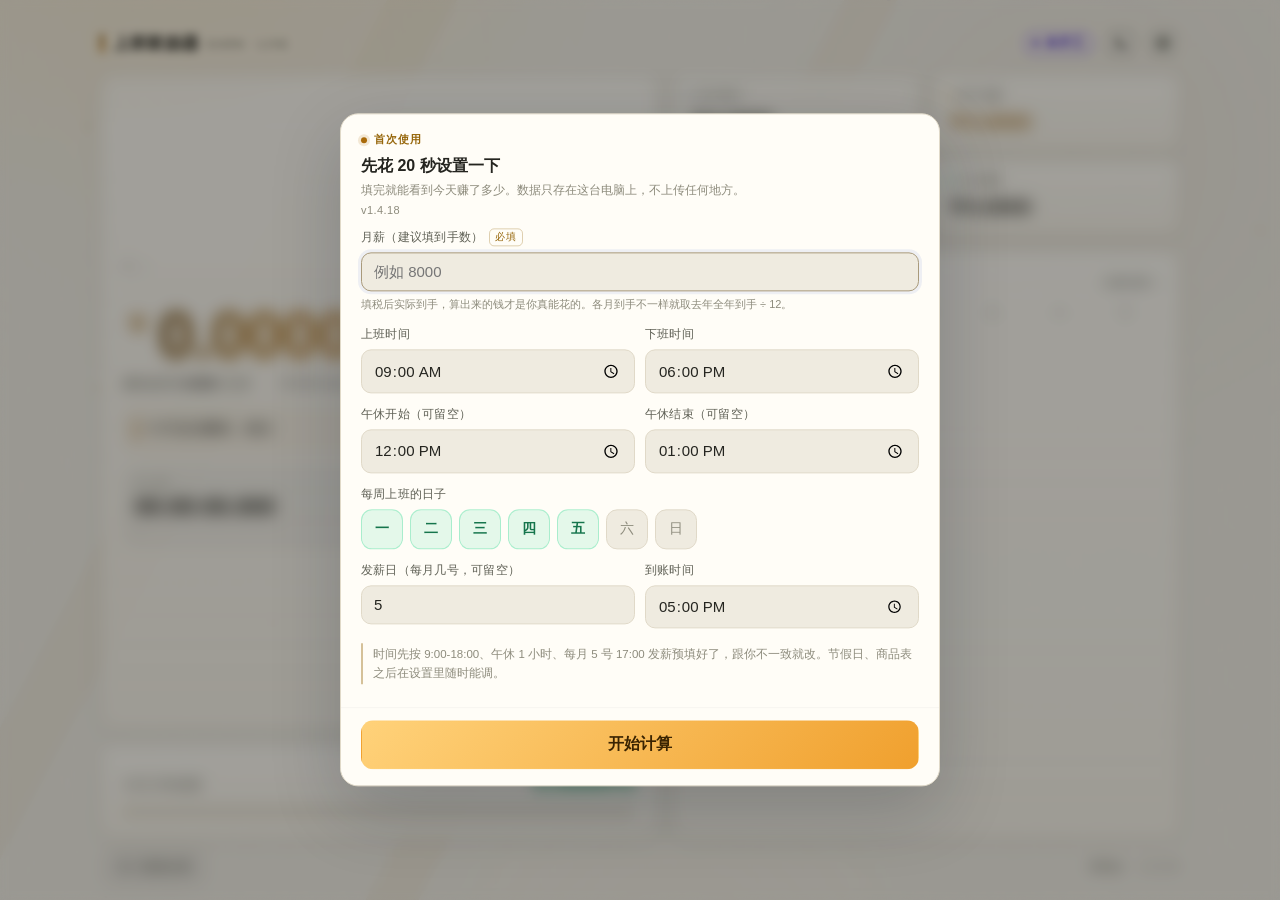
==== src/index.html @ 88935d94 "v1.4.18: 内置2026补班日、精简Release正文、日历水印、标题栏同色" ====
<!DOCTYPE html>
<html lang="zh-CN">
<head>
<meta charset="utf-8">
<meta name="viewport" content="width=device-width, initial-scale=1, maximum-scale=1, user-scalable=no, viewport-fit=cover">
<meta name="theme-color" content="#07090d">
<meta name="apple-mobile-web-app-capable" content="yes">
<meta name="apple-mobile-web-app-status-bar-style" content="black-translucent">
<title>上班鼓励器</title>
<link rel="icon" href="data:image/svg+xml,%3Csvg xmlns='http://www.w3.org/2000/svg' viewBox='0 0 32 32'%3E%3Crect width='32' height='32' rx='8' fill='%23090c12'/%3E%3Crect x='7' y='9' width='4' height='14' rx='2' fill='%23ffc857'/%3E%3Crect x='14' y='13' width='12' height='3' rx='1.5' fill='%234ade9f'/%3E%3Crect x='14' y='19' width='8' height='3' rx='1.5' fill='%234ade9f'/%3E%3C/svg%3E">
<link rel="stylesheet" href="app.css">
<script>
/* 主题必须在第一帧之前定下来，否则深色用户每次启动都会看见一瞬白底。
   所以这里直接读 localStorage 的原始值，不经过 Guliqi.normalize（那时引擎还没加载）。
   彩色主题名单跟 engine.js 的 THEME_LIST 保持一致（这边要赶在引擎加载前用，只能各放一份）。 */
(function () {
  var BASE = {
    light: 'light', dark: 'dark',
    aurora: 'dark', sunset: 'dark', galaxy: 'dark', ocean: 'dark', neon: 'dark',
    sakura: 'light', mint: 'light', ink: 'light', autumn: 'light', snow: 'light'
  };
  var mode = 'system';
  try {
    var s = localStorage.getItem('guliqi.cfg.v1');
    if (s) {
      var o = JSON.parse(s);
      if (o && BASE[o.theme]) mode = o.theme;
    }
  } catch (e) {}
  var sysDark = !window.matchMedia || window.matchMedia('(prefers-color-scheme: dark)').matches;
  var dark = BASE[mode] ? BASE[mode] === 'dark' : sysDark;
  var root = document.documentElement;
  root.setAttribute('data-theme', dark ? 'dark' : 'light');
  // 「跟随系统」按解析出的明暗落到对应的默认场景；其余主题自己就是场景名
  root.setAttribute('data-accent', BASE[mode] ? mode : (dark ? 'dark' : 'light'));
})();
</script>
</head>
<body>
<!-- 主题场景层：SVG 山峦 / 波浪 / 极光 / 星座 / 山水墨、3D 网格、落日光晕等。
     全部固定铺满视口、不吃鼠标，按 <html data-accent> 决定显示哪一组。 -->
<div class="fx" id="themeFx" aria-hidden="true">
  <svg class="fx-svg" viewBox="0 0 1440 900" preserveAspectRatio="xMidYMid slice">
    <defs>
      <linearGradient id="fxAur1" x1="0" y1="0" x2="1" y2=".4">
        <stop offset="0" stop-color="#2dd4bf" stop-opacity="0"></stop>
        <stop offset=".42" stop-color="#5eead4" stop-opacity=".9"></stop>
        <stop offset="1" stop-color="#a78bfa" stop-opacity="0"></stop>
      </linearGradient>
      <linearGradient id="fxAur2" x1="0" y1="0" x2="1" y2=".4">
        <stop offset="0" stop-color="#7c3aed" stop-opacity="0"></stop>
        <stop offset=".5" stop-color="#a78bfa" stop-opacity=".8"></stop>
        <stop offset="1" stop-color="#22d3ee" stop-opacity="0"></stop>
      </linearGradient>
      <linearGradient id="fxWave1" x1="0" y1="0" x2="0" y2="1">
        <stop offset="0" stop-color="#ffffff" stop-opacity=".24"></stop>
        <stop offset="1" stop-color="#ffffff" stop-opacity="0"></stop>
      </linearGradient>
      <filter id="fxSoft" x="-40%" y="-40%" width="180%" height="180%"><feGaussianBlur stdDeviation="38"></feGaussianBlur></filter>
      <filter id="fxSoft2" x="-30%" y="-30%" width="160%" height="160%"><feGaussianBlur stdDeviation="12"></feGaussianBlur></filter>
    </defs>
    <g class="fx-aurora">
      <path d="M-120 250 C 220 40 540 390 840 170 S 1300 50 1560 230 L1560 400 C 1280 240 1040 510 760 330 S 200 290 -120 450 Z" fill="url(#fxAur1)" filter="url(#fxSoft)" opacity=".62"></path>
      <path d="M-120 370 C 240 190 580 510 920 290 S 1320 210 1560 370 L1560 510 C 1300 350 1020 630 700 430 S 190 410 -120 550 Z" fill="url(#fxAur2)" filter="url(#fxSoft)" opacity=".48"></path>
      <path d="M-120 140 C 300 20 620 260 980 110 S 1340 10 1560 130 L1560 210 C 1300 100 1060 300 760 200 S 240 150 -120 250 Z" fill="url(#fxAur1)" filter="url(#fxSoft)" opacity=".3"></path>
    </g>
    <g class="fx-hills">
      <path d="M0 690 L160 570 L300 645 L500 505 L690 660 L880 555 L1090 675 L1270 545 L1440 645 L1440 900 L0 900 Z"></path>
      <path d="M0 770 L190 690 L360 755 L560 655 L760 775 L980 680 L1180 770 L1440 690 L1440 900 L0 900 Z"></path>
    </g>
    <g class="fx-waves">
      <path d="M0 710 C 240 650 480 775 720 715 S 1200 655 1440 715 L1440 900 L0 900 Z"></path>
      <path d="M0 780 C 260 730 500 845 760 785 S 1220 730 1440 785 L1440 900 L0 900 Z"></path>
    </g>
    <g class="fx-const">
      <path d="M170 170 L285 255 L430 195 L545 320 L715 235 L860 300 L1010 205"></path>
      <path d="M285 255 L360 380 L545 320"></path>
      <path d="M1040 520 L1160 445 L1290 505 L1360 400"></path>
      <circle cx="170" cy="170" r="4"></circle><circle cx="285" cy="255" r="3"></circle>
      <circle cx="430" cy="195" r="4"></circle><circle cx="545" cy="320" r="3"></circle>
      <circle cx="715" cy="235" r="4"></circle><circle cx="860" cy="300" r="3"></circle>
      <circle cx="1010" cy="205" r="4"></circle><circle cx="1160" cy="445" r="3"></circle>
      <circle cx="1290" cy="505" r="4"></circle><circle cx="1360" cy="400" r="3"></circle>
    </g>
    <g class="fx-ink">
      <circle cx="1170" cy="190" r="82" fill="#b7412f" opacity=".12" filter="url(#fxSoft2)"></circle>
      <path d="M0 660 C 180 585 260 630 380 545 C 470 480 540 555 630 610 C 760 690 860 585 1010 620 C 1160 655 1280 590 1440 645 L1440 900 L0 900 Z" fill="#1e2321" opacity=".075" filter="url(#fxSoft2)"></path>
      <path d="M0 760 C 220 700 400 805 620 735 C 850 665 1020 790 1240 730 C 1320 705 1380 715 1440 740 L1440 900 L0 900 Z" fill="#1e2321" opacity=".1" filter="url(#fxSoft)"></path>
    </g>
    <g class="fx-branch">
      <path d="M-30 30 C 120 60 210 120 310 140 C 400 158 450 130 500 88" fill="none" stroke="#6b4a3a" stroke-width="8" stroke-linecap="round" opacity=".5"></path>
      <path d="M190 112 C 240 140 262 190 258 244" fill="none" stroke="#6b4a3a" stroke-width="5" stroke-linecap="round" opacity=".45"></path>
      <path d="M330 142 C 370 175 385 215 380 258" fill="none" stroke="#6b4a3a" stroke-width="4" stroke-linecap="round" opacity=".4"></path>
      <g fill="#f28ab0" opacity=".62">
        <circle cx="90" cy="58" r="13"></circle><circle cx="152" cy="88" r="10"></circle>
        <circle cx="258" cy="238" r="12"></circle><circle cx="238" cy="188" r="8"></circle>
        <circle cx="380" cy="252" r="11"></circle><circle cx="404" cy="132" r="9"></circle>
        <circle cx="470" cy="108" r="12"></circle><circle cx="312" cy="132" r="9"></circle>
      </g>
    </g>
    <g class="fx-birds" fill="none" stroke="#4a1c0c" stroke-width="3" stroke-linecap="round" opacity=".55">
      <path d="M900 250 q 14 -12 28 0 q 14 -12 28 0"></path>
      <path d="M980 210 q 11 -9 22 0 q 11 -9 22 0"></path>
      <path d="M1050 275 q 9 -8 18 0 q 9 -8 18 0"></path>
    </g>
    <g class="fx-jelly" opacity=".3">
      <path d="M250 470 C 250 420 350 420 350 470 C 350 490 330 500 300 500 C 270 500 250 490 250 470 Z" fill="#a5f3fc"></path>
      <path d="M262 492 q -8 40 4 74 M282 498 q -6 48 2 82 M300 500 q 4 48 -2 86 M318 498 q 8 44 0 80 M338 490 q 10 38 0 70" fill="none" stroke="#a5f3fc" stroke-width="3" stroke-linecap="round"></path>
      <path d="M1080 590 C 1080 550 1160 550 1160 590 C 1160 606 1144 614 1120 614 C 1096 614 1080 606 1080 590 Z" fill="#67e8f9"></path>
      <path d="M1090 608 q -6 32 3 60 M1106 613 q -4 38 1 66 M1120 615 q 3 38 -1 70 M1134 612 q 6 34 0 62 M1150 606 q 8 30 0 54" fill="none" stroke="#67e8f9" stroke-width="2.5" stroke-linecap="round"></path>
    </g>
    <g class="fx-boat" opacity=".45">
      <path d="M980 700 q 60 26 140 0 l -18 22 q -52 14 -104 0 Z" fill="#2b302c"></path>
      <path d="M1020 700 q 0 -30 30 -30 q 30 0 30 30 Z" fill="#2b302c"></path>
      <path d="M1050 670 l 0 30" stroke="#2b302c" stroke-width="3"></path>
    </g>
    <g class="fx-pine" fill="none" stroke="#3d5a52" stroke-width="5" stroke-linecap="round" opacity=".4">
      <path d="M-20 900 C 120 820 190 700 230 560"></path>
      <path d="M90 812 q -60 -20 -80 -60 M130 760 q 60 -30 76 -76 M170 700 q -66 -22 -90 -66 M205 626 q 60 -34 74 -86"></path>
      <path d="M1400 900 C 1300 840 1260 740 1240 640"></path>
      <path d="M1310 830 q 54 -24 72 -66 M1270 762 q -54 -24 -72 -66 M1248 688 q 52 -30 66 -76"></path>
    </g>
    <g class="fx-dunes">
      <path d="M0 700 C 200 620 340 720 520 660 C 700 600 820 700 1000 640 C 1180 580 1320 680 1440 640 L1440 900 L0 900 Z"></path>
      <path d="M0 780 C 220 720 400 810 640 760 C 880 710 1080 800 1280 750 C 1360 730 1400 745 1440 760 L1440 900 L0 900 Z"></path>
    </g>
    <g class="fx-snowdrift">
      <path d="M0 810 C 240 760 420 840 700 800 C 980 760 1200 840 1440 795 L1440 900 L0 900 Z" fill="#ffffff" opacity=".55"></path>
    </g>
  </svg>
  <div class="fx-sun"></div>
  <div class="fx-ring"></div>
  <div class="fx-grid"></div>
  <div class="fx-beams"></div>
  <div class="fx-wind"></div><div class="fx-rays"></div><div class="fx-rain"></div>
  <div class="fx-haze"></div><div class="fx-window"></div><div class="fx-meteor"></div>
  <div class="fx-daylight"></div>
  <div class="fx-glow ga"></div><div class="fx-glow gb"></div><div class="fx-glow gc"></div>
  <div class="fx-grain"></div><div class="fx-scan"></div>
</div>
<canvas id="bgFx" aria-hidden="true"></canvas>
<canvas id="rainFx" aria-hidden="true"></canvas>
<div class="app">

  <header class="top">
    <div class="brand">
      <span class="mark"></span>
      <span class="name">上班鼓励器</span>
      <span class="tag">EARN · LIVE</span>
    </div>
    <div class="top-r">
      <span class="badge" id="badge" data-s="idle">未开工</span>
      <button class="icon-btn" id="btnTheme" type="button" aria-label="切换到深色主题" title="切换到深色主题">
        <svg class="i-moon" viewBox="0 0 24 24" fill="none" stroke="currentColor" stroke-width="1.9" stroke-linecap="round" stroke-linejoin="round">
          <path d="M20.6 14.8A8.7 8.7 0 0 1 9.2 3.4 8.7 8.7 0 1 0 20.6 14.8z"></path>
        </svg>
        <svg class="i-sun" viewBox="0 0 24 24" fill="none" stroke="currentColor" stroke-width="1.9" stroke-linecap="round" stroke-linejoin="round">
          <circle cx="12" cy="12" r="4"></circle>
          <path d="M12 2v2.2M12 19.8V22M4.2 4.2l1.6 1.6M18.2 18.2l1.6 1.6M2 12h2.2M19.8 12H22M4.2 19.8l1.6-1.6M18.2 5.8l1.6-1.6"></path>
        </svg>
      </button>
      <button class="icon-btn" id="btnCfg" aria-label="设置">
        <svg viewBox="0 0 24 24" fill="none" stroke="currentColor" stroke-width="1.9" stroke-linecap="round">
          <circle cx="12" cy="12" r="3.2"></circle>
          <path d="M19.4 15a1.65 1.65 0 0 0 .33 1.82l.06.06a2 2 0 1 1-2.83 2.83l-.06-.06a1.65 1.65 0 0 0-1.82-.33 1.65 1.65 0 0 0-1 1.51V21a2 2 0 1 1-4 0v-.09A1.65 1.65 0 0 0 9 19.4a1.65 1.65 0 0 0-1.82.33l-.06.06a2 2 0 1 1-2.83-2.83l.06-.06a1.65 1.65 0 0 0 .33-1.82 1.65 1.65 0 0 0-1.51-1H3a2 2 0 1 1 0-4h.09A1.65 1.65 0 0 0 4.6 9a1.65 1.65 0 0 0-.33-1.82l-.06-.06a2 2 0 1 1 2.83-2.83l.06.06A1.65 1.65 0 0 0 9 4.6a1.65 1.65 0 0 0 1-1.51V3a2 2 0 1 1 4 0v.09a1.65 1.65 0 0 0 1 1.51 1.65 1.65 0 0 0 1.82-.33l.06-.06a2 2 0 1 1 2.83 2.83l-.06.06A1.65 1.65 0 0 0 19.4 9v0a1.65 1.65 0 0 0 1.51 1H21a2 2 0 1 1 0 4h-.09a1.65 1.65 0 0 0-1.51 1z"></path>
        </svg>
      </button>
    </div>
  </header>

  <main class="grid">
    <div class="col-a">
      <section class="card hero">
        <div class="hero-top">
          <div class="when">
            <span class="wd" id="weekday">--</span>
            <span class="date" id="date">--</span>
          </div>
          <span class="clock" id="clock">--:--:--.---</span>
        </div>

        <div class="money-line">
          <span class="cur" id="cur">￥</span>
          <span class="hero-money" id="earned">0.0000</span>
        </div>

        <div class="hero-sub">
          <span>赚钱速度 <b id="speed">0.0000</b> 元/秒</span>
          <span class="sep">·</span>
          <span id="phaseNote">今天共 8.00 小时计薪</span>
        </div>

        <div class="msg" id="msg" data-k="plain">
          <span class="acc"></span>
          <span class="body" id="msgBody">今天也在赚钱，稳住</span>
        </div>

        <div class="duo">
          <div>
            <div class="k">已上班</div>
            <div class="v" id="duoWorked">00:00:00.000</div>
            <div class="s" id="duoIn">--</div>
          </div>
          <div>
            <div class="k">距下班</div>
            <div class="v" id="duoLeft">00:00:00.000</div>
            <div class="s" id="duoOut">--</div>
          </div>
        </div>

        <div class="payday" id="paydayRow" style="display:none">
          <span class="k">距发薪</span>
          <b class="v" id="paydayLeft">--</b>
          <span class="s" id="paydayWhen">--</span>
        </div>
      </section>

      <section class="card">
        <div class="prog-head">
          <span class="t">今日工时进度</span>
          <span class="p" id="pct">0.0000%</span>
        </div>
        <div class="bar"><i id="barFill"></i><span class="bar-break" id="barBreak"></span></div>
      </section>
    </div>

    <div class="col-b">
      <section class="stats">
        <div class="stat s-month">
          <div class="k"><i style="background:#8892a6"></i>本月累计</div>
          <div class="v" id="monthTotal">￥0.0000</div>
        </div>
        <div class="stat s-year">
          <div class="k"><i style="background:#ffc857"></i>本年已赚</div>
          <div class="v" id="yearEarned">￥0.0000</div>
        </div>
        <div class="stat s-hour">
          <div class="k"><i style="background:#4cc9f0"></i>时薪</div>
          <div class="v" id="hourly">￥0.0000</div>
        </div>
        <div class="stat s-full">
          <div class="k"><i style="background:#4ade9f"></i>今日满勤</div>
          <div class="v" id="dailyPay">￥0.0000</div>
        </div>
      </section>

      <section class="card cal-card">
        <div class="cal-head">
          <div class="cal-left">
            <button class="cal-nav" id="calPrev" aria-label="上个月" title="上个月">‹</button>
            <span class="cal-title" id="calTitle"><b>--</b> 月</span>
            <button class="cal-nav" id="calNext" aria-label="下个月" title="下个月">›</button>
            <button class="cal-back" id="calToday" style="display:none">回到本月</button>
          </div>
          <span class="cal-num">第 <b id="dayNo">0</b> / <b id="dayTotal">0</b> 天</span>
        </div>
        <div class="week">
          <span>一</span><span>二</span><span>三</span><span>四</span><span>五</span><span>六</span><span>日</span>
        </div>
        <div class="days" id="days"></div>
        <div class="cal-watermark" id="calWatermark" aria-hidden="true"></div>
      </section>
    </div>
  </main>

  <footer class="foot">
    <button class="btn-ghost" id="btnHide">
      <svg viewBox="0 0 24 24" fill="none" stroke="currentColor" stroke-width="1.9" stroke-linecap="round" stroke-linejoin="round" id="eyeIcon">
        <path d="M2 12s3.6-7 10-7 10 7 10 7-3.6 7-10 7-10-7-10-7z"></path>
        <circle cx="12" cy="12" r="3"></circle>
      </svg>
      <span id="hideTxt">隐藏金额</span>
    </button>
    <div class="foot-r">
      <a class="author" href="https://github.com/yoea" target="_blank" rel="noopener noreferrer" title="打开作者 GitHub 主页">Ethan</a>
      <span class="dot">·</span>
      <button class="ver" id="verNum" title="点击检查新版本">v1.4.18</button>
    </div>
  </footer>
</div>

<!-- 全局 toast：查更新结果等一次性提示 -->
<div class="toast" id="toast" role="status" aria-live="polite"></div>

<!-- 手动检查更新发现新版本时弹的框：要不要现在去下载 -->
<div class="notepop" id="updatePop">
  <div class="mask" id="updatePopMask"></div>
  <div class="box" role="dialog" aria-modal="true" aria-label="发现新版本">
    <h3>发现新版本 <span id="updPopTag">--</span></h3>
    <p class="sub">当前版本 <span id="updPopCur">--</span>，新版本已经发布，要现在去下载吗？</p>
    <div class="acts">
      <button class="btn cancel" id="updPopLater" type="button">暂不更新</button>
      <button class="btn primary" id="updPopGo" type="button">去下载</button>
    </div>
  </div>
</div>

<!-- ================= 设置面板 ================= -->
<div class="sheet" id="sheet">
  <div class="mask" id="mask"></div>
  <div class="panel" id="panel" role="dialog" aria-modal="true" aria-label="设置">
    <div class="panel-grab"></div>
    <div class="panel-head">
      <div class="setup-tip" id="setupTip">
        <span class="dot"></span>首次使用
      </div>
      <h2 id="panelTitle">设置</h2>
      <p class="sub" id="panelSub">改完点保存立即生效，只存在这台电脑的数据库里。</p>
      <span class="setup-ver" id="setupVer"></span>
    </div>

    <div class="panel-tabs" id="panelTabs" role="tablist">
      <button type="button" role="tab" data-pane="work">工时</button>
      <button type="button" role="tab" data-pane="cal">日历</button>
      <button type="button" role="tab" data-pane="items">鼓励语</button>
      <button type="button" role="tab" data-pane="look">外观</button>
      <button type="button" role="tab" data-pane="desk">桌面</button>
      <button type="button" role="tab" data-pane="about">关于</button>
    </div>

    <div class="panel-body">
    <div class="tab-pane active" data-pane="work">

    <div class="field">
      <label for="fSalary">月薪（建议填到手数）<span class="req" id="salaryReq">必填</span></label>
      <input type="number" id="fSalary" step="100" min="0" inputmode="decimal" placeholder="例如 8000">
      <div class="err" id="salaryErr"></div>
      <div class="hint">填税后实际到手，算出来的钱才是你真能花的。各月到手不一样就取去年全年到手 ÷ 12。</div>
    </div>

    <div class="row2">
      <div class="field">
        <label for="fStart">上班时间</label>
        <input type="time" id="fStart">
      </div>
      <div class="field">
        <label for="fEnd">下班时间</label>
        <input type="time" id="fEnd">
      </div>
    </div>
    <div class="err" id="timeErr"></div>

    <div class="row2">
      <div class="field">
        <label for="fBreakS">午休开始（可留空）</label>
        <input type="time" id="fBreakS">
      </div>
      <div class="field">
        <label for="fBreakE">午休结束（可留空）</label>
        <input type="time" id="fBreakE">
      </div>
    </div>
    <div class="err" id="breakErr"></div>

    <div class="field">
      <label>每周上班的日子</label>
      <div class="wd" id="fWeek">
        <button data-w="1">一</button><button data-w="2">二</button><button data-w="3">三</button>
        <button data-w="4">四</button><button data-w="5">五</button><button data-w="6">六</button>
        <button data-w="7">日</button>
      </div>
    </div>

    <div class="row2">
      <div class="field">
        <label for="fPayDay">发薪日（每月几号，可留空）</label>
        <input type="number" id="fPayDay" min="1" max="31" step="1" inputmode="numeric" placeholder="5">
      </div>
      <div class="field">
        <label for="fPayTime">到账时间</label>
        <input type="time" id="fPayTime">
      </div>
    </div>
    <div class="err" id="payErr"></div>

    <div class="sec-note" id="secNote">时间先按 9:00-18:00、午休 1 小时、每月 5 号 17:00 发薪预填好了，跟你不一致就改。节假日、商品表之后在设置里随时能调。</div>

    </div>

    <div class="tab-pane" data-pane="cal">
    <div class="field adv-field">
      <label>法定节假日（一行一个，YYYY-MM-DD）</label>
      <textarea id="fHolidays" spellcheck="false" placeholder="2026-10-01"></textarea>
      <div class="hint">已内置 2026 年官方安排（春节 2/15–2/23 连休 9 天）和 2027 年推算日期，可自行增删。留空也安全：会当作没有节假日，只按周末推算，不会出错。</div>
    </div>

    <div class="field adv-field">
      <label for="fMakeup">调休补班日（一行一个，YYYY-MM-DD）</label>
      <textarea id="fMakeup" spellcheck="false" placeholder="2026-09-27"></textarea>
      <div class="hint">周末要上班的日子，填了就算工作日。已内置 2026 年官方 6 天补班日；各公司排班不一样，可自行增删，留空只会把补班日当休息日算，不会出错。</div>
    </div>
    </div>

    <div class="tab-pane" data-pane="items">
    <div class="field adv-field">
      <label for="fItems">鼓励语商品表<span class="cnt" id="advCount">21 件</span></label>
      <textarea id="fItems" spellcheck="false" style="min-height:200px"></textarea>
      <div class="hint">每行「名称,价格」。程序会在今天还没赚到、但收工前赚得到的商品里挑最贵的一件当目标。</div>
    </div>
    </div>

    <div class="tab-pane" data-pane="look">
    <div class="field adv-field">
      <label>界面主题</label>
      <div class="theme-mode" id="themeMode" role="group" aria-label="跟随系统">
        <button type="button" data-theme-opt="system"><i class="sw" style="background:linear-gradient(100deg,#202632 0 50%,#eef1f5 50% 100%)"></i><span>跟随系统</span></button>
        <em>按 Windows 明暗自动切换下面两套默认场景</em>
      </div>
      <div class="seg" id="fTheme" role="group" aria-label="场景主题"></div>
      <div class="theme-story" id="themeStory"></div>
      <div class="hint">每套主题都是「场景 + 意向 + 色彩」：主色约七成，点缀约三成，配专属背景动效。点一下立刻预览，点保存才记住；右上角快捷按钮仍只切两套默认主题。</div>
    </div>

    <div class="field adv-field">
      <div class="switch">
        <div>
          <div class="t">演示模式</div>
          <div class="d">忽略周末和节假日，按工作日演算，方便休息日预览效果</div>
        </div>
        <input type="checkbox" id="fDemo">
      </div>
      <div id="demoTimeBox" class="demo-box" style="display:none">
        <label for="fDemoTime">演示时间（把"现在"挪到几点）</label>
        <div class="row2">
          <input type="time" id="fDemoTime">
          <button type="button" class="btn-mini" id="btnDemoClear">跟随真实</button>
        </div>
        <div class="demo-chips" id="demoChips"></div>
        <div class="hint">只挪时钟，不动工资和工时。设好后时间会从这一刻继续往前跑，进度、已赚、鼓励语都按它重算；留空就是跟随真实时间。</div>
      </div>
    </div>
    </div>

    <div class="tab-pane" data-pane="desk">
    <div class="field adv-field" id="deskBox" style="display:none">
      <div class="switch">
        <div>
          <div class="t">开机自动启动</div>
          <div class="d">登录 Windows 后自动打开，直接进主界面。</div>
        </div>
        <input type="checkbox" id="fAutostart">
      </div>
      <div class="switch" style="margin-top:9px">
        <div>
          <div class="t">到点提醒</div>
          <div class="d">午休开始、结束和下班时各弹一条通知，关掉不影响计时。</div>
        </div>
        <input type="checkbox" id="fNotify">
      </div>
      <div class="switch" style="margin-top:9px">
        <div>
          <div class="t">启动时检查更新</div>
          <div class="d">打开时向 GitHub 查一次版本号，查到新版弹窗问是否下载。</div>
        </div>
        <input type="checkbox" id="fCheckUpdate">
      </div>
      <div class="switch" style="margin-top:9px">
        <div>
          <div class="t">点叉号直接退出</div>
          <div class="d">勾上：点叉号直接退出程序。不勾：缩到托盘继续计时。</div>
        </div>
        <input type="checkbox" id="fCloseExit">
      </div>
      <div class="hint" id="deskHint"></div>
    </div>
    </div>

    <div class="tab-pane" data-pane="about">
    <div class="about-hero">
      <span class="ico">
        <svg viewBox="0 0 24 24" fill="none" stroke="currentColor" stroke-width="1.9" stroke-linecap="round" stroke-linejoin="round">
          <circle cx="12" cy="12" r="9"></circle><path d="M12 7v5l3.2 1.9"></path>
        </svg>
      </span>
      <div>
        <div class="nm">上班鼓励器</div>
        <div class="ds">把月薪拆成每秒都在跳的数字 <span id="aboutVer">v--</span></div>
      </div>
    </div>

    <div class="about">
      <div class="about-row">
        <span class="k">源码</span>
        <span class="v">
          <button type="button" class="about-link" data-url="https://github.com/yoea/get-paid-live">github.com/yoea/get-paid-live</button>
        </span>
      </div>
      <div class="about-row">
        <span class="k">许可</span>
        <span class="v">
          <button type="button" class="about-link" data-url="https://github.com/yoea/get-paid-live/blob/main/LICENSE">MIT License</button>
          <span style="color:var(--faint)"> © 2026 Ethan</span>
        </span>
      </div>
      <div class="about-row">
        <span class="k">隐私</span>
        <span class="v">
          <button type="button" class="about-link" data-url="https://github.com/yoea/get-paid-live/blob/main/docs/PRIVACY.md">数据只存本机，不上传</button>
        </span>
      </div>
      <div class="about-row">
        <span class="k">反馈</span>
        <span class="v">
          <button type="button" class="about-link" data-url="https://github.com/yoea/get-paid-live/issues">提交 issue</button>
        </span>
      </div>
      <div class="about-row">
        <span class="k">更新</span>
        <span class="v about-ver">
          <b id="aboutCur">v--</b>
          <button type="button" class="about-act" id="aboutUpdate" disabled>检查中…</button>
        </span>
      </div>
      <div class="about-row">
        <span class="k">数据</span>
        <span class="v">
          <button type="button" class="about-path" id="aboutDir" title="点击打开数据目录">%LOCALAPPDATA%\ShangBanGuLiQi\</button>
        </span>
      </div>
    </div>

    <p class="about-note">
      MIT 许可：可以随便用、改、分发，包括商用，保留版权声明即可；软件按「原样」提供，不附带任何担保。
    </p>
    </div>
    </div>

    <div class="panel-actions">
      <button class="btn danger" id="btnReset">重设</button>
      <button class="btn cancel" id="btnCancel">取消</button>
      <button class="btn primary" id="btnSave">保存</button>
    </div>
  </div>
</div>

<!-- ================= 日期备注 ================= -->
<div class="notepop" id="notePop">
  <div class="mask" id="noteMask"></div>
  <div class="box" role="dialog" aria-modal="true" aria-label="日期备注">
    <h3 id="noteTitle">--</h3>
    <p class="sub">给这天记一句话，100 字以内。存在本机的 data.db 里，不上传。</p>
    <textarea id="noteBody" maxlength="100" spellcheck="false" placeholder="比如：今天发工资 / 需求评审过了一版"></textarea>
    <div class="cnt" id="noteCnt">0 / 100</div>
    <div class="acts">
      <button class="btn danger" id="noteDel" style="display:none">删除</button>
      <button class="btn cancel" id="noteCancel">取消</button>
      <button class="btn primary" id="noteSave">保存</button>
    </div>
  </div>
</div>

<script src="engine.js"></script>
<script src="lunar.js"></script>

<script src="ui.js"></script>
</body>
</html>
---- src/app.css ----
/* 颜色一律走变量：组件规则里不写字面色值，换主题只换这一层。
   --w1/--w2/--w2b/--w3 是"浮在底色上的那点白"，浅色主题下要反过来变成深色。 */
:root{
  color-scheme:dark;
  --bg:#07090d;
  --surface:#0c1017;
  --inset:#070a0f;
  --raise:#141a23;
  --panel-a:rgba(255,255,255,.038);
  --panel-b:rgba(255,255,255,.012);
  --line:#212a38;
  --line-soft:#1a222e;
  --line-hover:#2d3a4d;
  --line-focus:#3a4a61;
  --text:#e6ebf3;
  --dim:#8892a6;
  --faint:#4d5769;
  --tag:#5f6b7d;
  --gold:#ffc857;
  --gold-2:#ffd97a;
  --amber:#ff9e5e;
  --mint:#4ade9f;
  --cyan:#4cc9f0;
  --violet:#a78bfa;
  --weekend:#465c85;
  --weekend-bg:rgba(70,92,133,.2);
  --weekend-fg:#8fa8d4;
  --holiday:#9d7bef;
  --holiday-bg:rgba(157,123,239,.2);
  --holiday-fg:#c9b6ff;
  --note-dot:#ff6161;
  --mint-fg:#8ff0c2;
  --amber-fg:#ffc39a;
  --masked:#8b96a8;
  --masked-2:#66707f;
  --day-todo:#5b6678;
  --badge-fg:#b4bfd0;
  --muted-acc:#55637a;
  --grab:#2a3444;
  --hero-grad-a:#fff3d2;
  --w1:rgba(255,255,255,.022);
  --w2:rgba(255,255,255,.03);
  --w2b:rgba(255,255,255,.028);
  --w3:rgba(255,255,255,.05);
  --gold-tint:rgba(255,200,87,.07);
  --gold-tint-2:rgba(255,200,87,.13);
  --gold-tint-3:rgba(255,200,87,.22);
  --gold-line:rgba(255,200,87,.3);
  --gold-line-2:rgba(255,200,87,.4);
  --mask:rgba(3,5,9,.72);
  --radius:18px;
  /* 卡片外观再抽一层：彩色主题只改这几个变量就能换边框、圆角、玻璃质感和发光 */
  --card-line:var(--line);
  --card-radius:var(--radius);
  --card-shadow:none;
  --card-bg-a:var(--panel-a);
  --card-bg-b:var(--panel-b);
  --hero-glow:rgba(255,200,87,.11);
  /* 主题场景层的三团柔光颜色，默认不显示；彩色主题各自覆盖 */
  --fx1:transparent;--fx2:transparent;--fx3:transparent;
}


*{box-sizing:border-box;-webkit-tap-highlight-color:transparent}
html,body{margin:0;padding:0}
/* 禁双击缩放：manipulation 只关掉双击放大，保留双指缩放（不伤无障碍） */
html{touch-action:manipulation;-webkit-text-size-adjust:100%;text-size-adjust:100%}
body{touch-action:manipulation}
/* ---------- 外层滚动条：藏掉，但不禁用 ----------
   滚轮、触控板、PageUp/PageDown、空格、拖动滚动条区域以外的一切滚动方式都照旧。
   这么做的实际收益有两个，不是纯审美：
   1) 滚动条占的那十几像素会让「内容够不够高」在切换时整页左右跳一下，窗口从
      刚好放下拉到差一点点时尤其明显；
   2) window.innerWidth 是含滚动条宽度的，固定定位的粒子画布按它铺满会比视口
      宽出一截 —— 于是窗口一变小就横竖两条滚动条互相把对方撑出来。
   横向一律 clip：内容怎么都该在自己的宽度内重排，漏出来的零头切掉就好。
   clip 不创建滚动容器（hidden 会），也不会把 fixed 子孙的包含块改成 html。 */
html{scrollbar-width:none;-ms-overflow-style:none;overflow-x:clip}
html::-webkit-scrollbar,body::-webkit-scrollbar{width:0;height:0;display:none}
body{overscroll-behavior-y:none}
body{
  background:
    radial-gradient(900px 520px at 12% -12%,rgba(255,200,87,.075),transparent 62%),
    radial-gradient(760px 440px at 92% -4%,rgba(78,205,196,.055),transparent 58%),
    var(--bg);
  background-attachment:fixed;
  color:var(--text);
  font-family:-apple-system,BlinkMacSystemFont,"Segoe UI","PingFang SC","Hiragino Sans GB","Microsoft YaHei",sans-serif;
  min-height:100vh;
  padding:18px 14px calc(12px + env(safe-area-inset-bottom));
  -webkit-font-smoothing:antialiased;
  text-rendering:optimizeLegibility;
  /* 纵向排布即可：页脚跟在内容后面，不强制贴视口底——
     窗口多出来的高度交给桌面层按内容实际高度收窗（fit_window），两边都不留空洞 */
  display:flex;
  flex-direction:column;
}
.num, .hero-money, .v, .clock, .duo .v, .prog-head .p, .day{font-variant-numeric:tabular-nums;font-feature-settings:"tnum" 1}

.app{max-width:1080px;margin:0 auto;width:100%;display:flex;flex-direction:column}

/* ---------- 顶栏 ---------- */
.top{display:flex;align-items:center;justify-content:space-between;gap:12px;margin-bottom:14px}
.brand{display:flex;align-items:center;gap:9px;min-width:0}
.mark{width:4px;height:19px;border-radius:2px;background:linear-gradient(180deg,var(--gold-2),var(--amber));box-shadow:0 0 14px rgba(255,200,87,.45);flex:0 0 auto}
.name{font-size:17px;font-weight:700;letter-spacing:.01em;white-space:nowrap}
.tag{font-size:10.5px;letter-spacing:.17em;color:var(--tag);font-weight:600;white-space:nowrap;padding-top:2px}
.top-r{display:flex;align-items:center;gap:8px;flex:0 0 auto}
.badge{
  display:inline-flex;align-items:center;gap:6px;
  padding:5px 11px;border-radius:999px;font-size:12.5px;font-weight:650;
  border:1px solid transparent;white-space:nowrap;
}
.badge::before{content:"";width:6px;height:6px;border-radius:50%;background:currentColor;opacity:.9}
.badge[data-s=work]{color:#0a1e15;background:linear-gradient(135deg,#5eeaa8,#2fbf82);box-shadow:0 0 18px rgba(74,222,159,.28)}
.badge[data-s=work]::before{animation:pulse 2s infinite;background:#0a1e15}
.badge[data-s=rest]{color:#2a1503;background:linear-gradient(135deg,#ffd07a,#ff9e5e)}
.badge[data-s=off]{color:#062027;background:linear-gradient(135deg,#7ee0f5,#4cc9f0)}
.badge[data-s=idle]{color:#cbb8ff;background:rgba(167,139,250,.14);border-color:rgba(167,139,250,.3)}
.badge[data-s=holiday]{color:var(--badge-fg);background:var(--w3);border-color:var(--line)}
@keyframes pulse{0%,100%{opacity:.55;transform:scale(.85)}50%{opacity:1;transform:scale(1)}}
.icon-btn{
  width:34px;height:34px;display:grid;place-items:center;border-radius:11px;
  border:1px solid var(--line);background:var(--w2);color:var(--dim);
  cursor:pointer;transition:.16s;padding:0;
}
.icon-btn:hover{color:var(--text);border-color:var(--line-hover)}
.icon-btn:active{transform:scale(.94)}
.icon-btn svg{width:16px;height:16px}
/* 顶栏一键切主题：当前浅色显示月亮（点了变深），当前深色显示太阳。
   图标只表示"点下去会发生什么"，跟顶栏其它动作型按钮一致。 */
#btnTheme .i-sun{display:none}
:root[data-theme=dark] #btnTheme .i-moon{display:none}
:root[data-theme=dark] #btnTheme .i-sun{display:block}

/* ---------- 栅格 ---------- */
.grid{display:grid;gap:13px;grid-template-columns:1fr;flex:1;align-content:start}
.col-a,.col-b{display:flex;flex-direction:column;gap:13px;min-width:0}
@media(min-width:900px){
  .grid{grid-template-columns:minmax(0,1.1fr) minmax(0,1fr);gap:15px;align-items:stretch}
  .col-a,.col-b{gap:15px}
  .hero{flex:1;display:flex;flex-direction:column;justify-content:center}
  /* 日历那栏也要吃掉纵向余量，否则窗口拉高后空白全堆在它下面 */
  .col-b{justify-content:space-between}
  .col-b .card{flex:1;display:flex;flex-direction:column}
  .col-b .card .days{flex:1;grid-auto-rows:minmax(34px,1fr)}
}

/* ---------- 卡片 ---------- */
.card{
  position:relative;
  background:linear-gradient(180deg,var(--card-bg-a),var(--card-bg-b));
  border:1px solid var(--card-line);
  border-radius:var(--card-radius);
  box-shadow:var(--card-shadow);
  padding:17px 17px 18px;
  min-width:0;
}

/* ---------- 主卡 ---------- */
.hero{overflow:hidden;padding:19px 17px 20px}
.hero::before{
  content:"";position:absolute;inset:0;border-radius:inherit;pointer-events:none;
  background:radial-gradient(560px 190px at 0% -10%,var(--hero-glow),transparent 66%);
}
.hero>*{position:relative}
.hero-top{
  display:flex;align-items:center;justify-content:space-between;gap:10px;
  padding-bottom:11px;border-bottom:1px solid var(--line-soft);
}
.hero-top .when{display:flex;align-items:baseline;gap:8px;min-width:0;white-space:nowrap}
.hero-top .wd{font-size:14px;font-weight:700;color:var(--text);letter-spacing:.01em}
.hero-top .date{font-size:12px;color:var(--faint);letter-spacing:.01em}
.clock{font-size:14px;font-weight:600;color:var(--text);opacity:.9;letter-spacing:.02em;white-space:nowrap}
.money-line{display:flex;align-items:flex-start;gap:7px;margin:16px 0 8px}
.cur{font-size:clamp(19px,5vw,26px);color:var(--gold);opacity:.9;font-weight:600;transform:translateY(.16em);transition:.2s}
.hero-money{
  font-size:clamp(40px,12.6vw,62px);
  font-weight:750;line-height:1;letter-spacing:-.022em;
  background:linear-gradient(102deg,var(--hero-grad-a) 0%,var(--gold) 44%,var(--amber) 100%);
  -webkit-background-clip:text;background-clip:text;color:transparent;
  word-break:break-all;
}
.hero-money.masked{
  font-size:clamp(34px,10vw,54px);letter-spacing:.09em;
  background:none;-webkit-text-fill-color:var(--masked);color:var(--masked);
}
.stat .v.masked{color:var(--masked-2)!important}
.hero-sub{display:flex;flex-wrap:wrap;align-items:center;gap:4px 12px;font-size:12.5px;color:var(--dim)}
.hero-sub b{color:var(--text);font-weight:650;font-size:13px}
.sep{color:var(--faint)}

.msg{
  margin-top:15px;padding:10px 13px 10px 11px;border-radius:12px;
  display:flex;align-items:stretch;gap:9px;
  background:rgba(74,222,159,.055);border:1px solid rgba(74,222,159,.16);
  font-size:13.5px;line-height:1.55;
}
.msg .acc{width:3px;border-radius:2px;background:var(--mint);flex:0 0 auto}
.msg .body{min-width:0;flex:1}
.msg em{font-style:normal;font-weight:700;color:var(--mint-fg)}
.msg .to{color:var(--dim);margin:0 4px}
.msg .arrow{color:var(--faint);margin:0 2px}
.msg[data-k=distance]{background:rgba(255,158,94,.055);border-color:rgba(255,158,94,.18)}
.msg[data-k=distance] .acc{background:var(--amber)}
.msg[data-k=distance] em{color:var(--amber-fg)}
.msg[data-k=rest]{background:rgba(255,158,94,.05);border-color:rgba(255,158,94,.16)}
.msg[data-k=rest] .acc{background:var(--amber)}
.msg[data-k=off]{background:rgba(76,201,240,.05);border-color:rgba(76,201,240,.16)}
.msg[data-k=off] .acc{background:var(--cyan)}
.msg[data-k=holiday]{background:var(--w2);border-color:var(--line)}
.msg[data-k=holiday] .acc{background:var(--muted-acc)}
.msg[data-k=plain]{background:var(--w2);border-color:var(--line)}
.msg[data-k=plain] .acc{background:var(--muted-acc)}

.duo{display:grid;grid-template-columns:1fr 1fr;gap:9px;margin-top:15px}
.duo>div{background:var(--w2b);border:1px solid var(--line-soft);border-radius:12px;padding:9px 11px;min-width:0}
.duo .k{font-size:11px;color:var(--faint);letter-spacing:.05em}
.duo .v{font-size:clamp(14px,3.9vw,18px);font-weight:650;margin-top:3px;color:var(--text);white-space:nowrap;overflow:hidden;text-overflow:clip}
/* 上/下班时间：跟在两个大数下面的一行小字 */
.duo .s{font-size:10.5px;color:var(--faint);margin-top:4px;white-space:nowrap;overflow:hidden;text-overflow:ellipsis}

/* ---------- 发薪日 ---------- */
/* 主卡下面一条金边小横条。发薪日是"还有多久拿到钱"，跟这张卡的主题一致，
   所以放这里，不占统计格。右端的日期靠 margin-left:auto 顶到最右，
   窄窗口时先被省略号吃掉的是它，倒计时本身永远完整。 */
.payday{
  display:flex;align-items:baseline;gap:8px;margin-top:9px;padding:8px 11px;
  border-radius:12px;border:1px solid var(--gold-line);background:var(--gold-tint);
  font-size:11.5px;color:var(--faint);min-width:0;
}
.payday .k{flex:0 0 auto;color:var(--gold-2);font-weight:650;letter-spacing:.04em;white-space:nowrap}
.payday .v{
  flex:0 0 auto;color:var(--gold);font-weight:700;font-size:13px;
  white-space:nowrap;font-variant-numeric:tabular-nums;letter-spacing:.01em;
}
.payday .s{margin-left:auto;min-width:0;white-space:nowrap;overflow:hidden;text-overflow:ellipsis}

/* ---------- 进度 ---------- */
.prog-head{display:flex;align-items:baseline;justify-content:space-between;gap:10px;margin-bottom:10px}
.prog-head .t{font-size:12.5px;color:var(--dim);letter-spacing:.02em}
.prog-head .p{font-size:21px;font-weight:750;color:var(--mint);letter-spacing:-.01em}
.bar{position:relative;height:11px;border-radius:999px;background:var(--raise);border:1px solid var(--line);overflow:hidden}
/* 过渡：宽度每次变化都平滑插值（午休停在原地、13:00 突然跳一格这类场景不再生硬）。
   缓动取"起步快、收尾稳"的曲线，60fps 下逐帧微调时视觉上就是匀速滑动。 */
.bar>i{display:block;height:100%;width:0;border-radius:999px;background:linear-gradient(90deg,var(--bar-a,#2fbf82),var(--bar-b,#4ade9f) 42%,var(--bar-c,#ffc857) 100%);box-shadow:0 0 12px var(--bar-glow,rgba(74,222,159,.3));transition:width .3s cubic-bezier(.33,0,.2,1)}
/* 午休：轴按"当天时间"做刻度，午休段就按真实时长占位（1 小时 / 9 小时 ≈ 11%），
   left 与 width 都由 JS 按上下班和午休时间算，这里不写死。
   底色用 --surface（深色比轨道更深、浅色比轨道更白），条纹叠在它上面 ⇒ 整段不透明，
   能把底下的进度填充盖住，午休那一段永远显示为"跳过"。 */
.bar-break{
  position:absolute;top:0;bottom:0;width:0;min-width:3px;border-radius:2px;
  background:
    repeating-linear-gradient(135deg, var(--gold-line-2) 0 1.5px, transparent 1.5px 4.5px),
    var(--surface);
  box-shadow:inset 0 0 0 1px var(--gold-line-2);
  box-sizing:border-box;
  pointer-events:auto;      /* 只为让 title 提示能弹出来 */
}
/* ---------- 统计 ---------- */
.stats{display:grid;grid-template-columns:1fr 1fr;gap:9px}
.stat{
  background:linear-gradient(180deg,var(--card-bg-a),var(--card-bg-b));
  border:1px solid var(--card-line);border-radius:var(--card-radius);
  box-shadow:var(--card-shadow);
  padding:11px 12px;min-width:0;
}
.stat .k{font-size:11px;color:var(--dim);letter-spacing:.04em;display:flex;align-items:center;gap:5px;white-space:nowrap}
.stat .k i{width:5px;height:5px;border-radius:50%;flex:0 0 auto}
.stat .v{font-size:clamp(13.5px,3.9vw,17px);font-weight:700;margin-top:5px;white-space:nowrap;overflow:hidden;text-overflow:clip}
.stat.s-month .v{color:var(--text)}
.stat.s-year .v{color:var(--gold)}
.stat.s-hour .v{color:var(--text)}
.stat.s-full .v{color:var(--text)}

/* ---------- 日历 ---------- */
.cal-head{display:flex;align-items:center;justify-content:space-between;gap:10px;margin-bottom:11px}
.cal-left{display:flex;align-items:center;gap:6px;min-width:0}
.cal-nav{
  width:24px;height:24px;display:grid;place-items:center;padding:0;flex:0 0 auto;
  border-radius:8px;border:1px solid var(--line);background:var(--w2);color:var(--dim);
  font-family:inherit;font-size:13px;line-height:1;cursor:pointer;transition:.15s;
}
.cal-nav:hover{color:var(--text);border-color:var(--line-hover);background:var(--w3)}
.cal-nav:active{transform:scale(.94)}
.cal-title{font-size:12.5px;color:var(--dim);letter-spacing:.04em;white-space:nowrap;min-width:66px;text-align:center}
.cal-title b{color:var(--text);font-weight:650}
.cal-back{
  border:none;background:none;color:var(--gold);font-family:inherit;font-size:11px;
  cursor:pointer;padding:2px 0;text-decoration:underline;text-underline-offset:2px;
}
.cal-num{font-size:12px;color:var(--faint);white-space:nowrap}
.cal-num b{color:var(--text);font-weight:650;font-size:13px}
.week{display:grid;grid-template-columns:repeat(7,1fr);gap:5px;margin-bottom:5px}
.week span{text-align:center;font-size:10.5px;color:var(--faint);letter-spacing:.04em}
.days{display:grid;grid-template-columns:repeat(7,1fr);gap:5px}
.day{
  position:relative;min-height:39px;height:auto;display:flex;flex-direction:column;align-items:center;justify-content:center;gap:1px;
  border-radius:9px;font-size:12px;border:1px solid transparent;color:var(--faint);
  background:var(--w1);cursor:pointer;user-select:none;transition:border-color .15s,transform .12s;
}
/* 数字 + 农历/节日小字 */
.day b{font-size:12px;font-weight:600;line-height:1.1}
.day i{
  font-style:normal;font-size:9px;line-height:1;letter-spacing:0;color:var(--faint);
  max-width:96%;overflow:hidden;white-space:nowrap;text-overflow:ellipsis;
}
.day.fest i{color:var(--gold)}
.day.today i{color:#241503;opacity:.85}
.day.done i,.day.todo i{opacity:.75}
.day:hover{border-color:var(--line-hover)}
.day:active{transform:scale(.96)}
.day.pad{background:none;border-color:transparent;cursor:default;pointer-events:none}
/* 有备注的日子：右下角一颗小点，不抢眼但看得见 */
.day.hasnote::after{
  content:"";position:absolute;right:5px;top:4px;width:5px;height:5px;border-radius:50%;
  background:var(--note-dot);box-shadow:0 0 0 1.5px var(--w2b);
}
.day.done{background:rgba(74,222,159,.15);border-color:rgba(74,222,159,.24);color:var(--mint-fg);font-weight:600}
.day.todo{background:var(--w2b);color:var(--day-todo)}
.day.weekend{background:var(--weekend-bg);color:var(--weekend-fg)}
.day.holiday{background:var(--holiday-bg);color:var(--holiday-fg)}
.day.today{
  background:linear-gradient(135deg,#ffe08a,#ff9e5e);color:#241503;font-weight:750;
  border-color:transparent;box-shadow:0 0 0 3px rgba(255,200,87,.16),0 4px 14px rgba(255,158,94,.28);
}
/* 日历：状态图例已移除，改在日期下方叠一个大月份数字水印。
   放在内容之上但透明度极低，既能完整看见数字，又不影响日期可读性。 */
.card.cal-card{overflow:hidden;padding-bottom:18px}
.cal-head,.week,.days{position:relative;z-index:1}
.cal-watermark{
  position:absolute;right:18px;bottom:2px;z-index:2;
  font-size:clamp(110px,15vw,170px);font-weight:800;line-height:1;
  letter-spacing:-.07em;color:var(--text);opacity:.055;
  pointer-events:none;user-select:none;
}

/* ---------- 底栏 ---------- */
/* 页脚贴底：窗口拉高时它落到最下面，中间的空白由上面的栅格吃掉 */
.foot{display:flex;align-items:center;gap:11px;padding:10px 2px 0}
.btn-ghost{
  display:inline-flex;align-items:center;gap:7px;padding:9px 15px;border-radius:12px;
  border:1px solid var(--line);background:var(--w2b);color:var(--dim);
  font-size:13px;font-family:inherit;cursor:pointer;transition:.16s;white-space:nowrap;
}
.btn-ghost:hover{color:var(--text);border-color:var(--line-hover)}
.btn-ghost:active{transform:scale(.97)}
.btn-ghost svg{width:14px;height:14px}
/* 一行说完：数据在哪 · 关窗后照跑 · 作者 · 版本（版本可点，点击查更新） */
.foot .foot-r{
  margin-left:auto;display:flex;align-items:center;justify-content:flex-end;
  flex-wrap:wrap;gap:5px 7px;min-width:0;
  font-size:11px;line-height:1.4;color:var(--faint);letter-spacing:.2px;
}
.foot .author{font-weight:600;color:var(--dim);letter-spacing:.4px;text-decoration:none;transition:color .15s}
.foot .author:hover{color:var(--text)}
.foot .dot{opacity:.55}
.foot .ver{
  border:none;background:none;padding:0;font-family:inherit;font-size:11px;
  color:var(--faint);cursor:pointer;letter-spacing:.2px;
  border-bottom:1px dashed transparent;transition:.15s;
}
.foot .ver:hover{color:var(--gold);border-bottom-color:var(--gold-line-2)}
.foot .ver.busy{color:var(--dim);cursor:progress}
/* 全局 toast：查更新结果等一次性提示，底部居中浮出，几秒后自己消失。
   z-index 低于设置面板（60）的遮罩之上没问题——面板开着时不会同时弹 toast，
   但保留 80 以防被日历备注（70）之类盖住。 */
.toast{
  position:fixed;left:50%;bottom:30px;z-index:80;
  transform:translate(-50%,12px);
  padding:9px 17px;border-radius:999px;
  background:var(--surface);border:1px solid var(--line);color:var(--text);
  font-size:12.5px;letter-spacing:.02em;
  box-shadow:0 10px 30px rgba(0,0,0,.35);
  opacity:0;pointer-events:none;
  transition:opacity .22s ease,transform .22s ease;
  max-width:min(86vw,420px);white-space:nowrap;overflow:hidden;text-overflow:ellipsis;
}
.toast.on{opacity:1;transform:translate(-50%,0)}

/* ---------- 日期备注 ---------- */
.notepop{position:fixed;inset:0;z-index:70;display:none}
.notepop.open{display:flex;align-items:center;justify-content:center;padding:18px}
.notepop .mask{position:absolute;inset:0;background:var(--mask);-webkit-backdrop-filter:blur(4px);backdrop-filter:blur(4px)}
.notepop .box{
  position:relative;width:min(430px,100%);background:var(--surface);
  border:1px solid var(--line);border-radius:16px;padding:15px 15px 13px;
  box-shadow:0 20px 60px rgba(0,0,0,.5);animation:popIn .16s ease-out;
}
@keyframes popIn{from{transform:translateY(8px) scale(.985)}to{transform:none}}
.notepop h3{margin:0 0 3px;font-size:14px;font-weight:700}
.notepop .sub{margin:0 0 11px;font-size:11.5px;color:var(--faint);line-height:1.55}
.notepop textarea{width:100%;min-height:86px;resize:vertical;font-size:13px}
.notepop .cnt{margin:6px 0 0;text-align:right;font-size:11px;color:var(--faint)}
.notepop .cnt.warn{color:var(--amber)}
.notepop .acts{display:flex;gap:8px;justify-content:flex-end;margin-top:11px}
.notepop .acts .btn{padding:8px 14px;font-size:12.5px}

/* ---------- 关于 ---------- */
.about-hero{display:flex;align-items:center;gap:11px;margin-bottom:13px}
.about-hero .ico{
  width:44px;height:44px;border-radius:13px;flex:0 0 auto;display:grid;place-items:center;
  border:1px solid var(--gold-line);background:var(--gold-tint);color:var(--gold);
}
.about-hero .ico svg{width:22px;height:22px}
.about-hero .nm{font-size:15px;font-weight:700}
.about-hero .ds{font-size:11.5px;color:var(--faint);margin-top:3px}
.about{border:1px solid var(--line);border-radius:13px;overflow:hidden;background:var(--inset)}
.about-row{display:flex;align-items:flex-start;gap:12px;padding:10px 12px;font-size:12.5px;line-height:1.5;border-bottom:1px solid var(--line-soft)}
.about-row:last-child{border-bottom:none}
.about-row .k{color:var(--faint);flex:0 0 62px}
.about-row .v{color:var(--text);min-width:0;word-break:break-all}
.about-row .v.mono{font-family:ui-monospace,SFMono-Regular,Consolas,monospace;font-size:11.5px;color:var(--dim)}
.about-link{
  border:none;background:none;padding:0;font-family:inherit;font-size:12.5px;
  color:var(--gold);cursor:pointer;text-decoration:none;
  word-break:break-all;text-align:left;
}
.about-link:hover{color:var(--gold-2)}
/* 「更新」一行：当前版本 + 一个动作（有新版本可下载 / 已是最新）。
   动作本身也是按钮，但没有下划线——整块关于页都不画下划线。 */
.about-ver{display:flex;align-items:baseline;gap:9px;flex-wrap:wrap}
.about-ver b{font-weight:700;font-variant-numeric:tabular-nums}
.about-act{
  border:0;background:none;padding:0;font-family:inherit;font-size:12.5px;line-height:1.5;
  color:var(--gold);cursor:pointer;text-decoration:none;
}
.about-act:hover:not(:disabled){color:var(--gold-2)}
.about-act:disabled{color:var(--faint);cursor:default}
/* 数据目录：整行可点，点开就落到资源管理器 */
.about-path{
  border:0;background:none;padding:0;font-family:ui-monospace,SFMono-Regular,Consolas,monospace;
  font-size:11.5px;line-height:1.6;color:var(--dim);cursor:pointer;text-decoration:none;
  text-align:left;word-break:break-all;
}
.about-path:hover{color:var(--gold)}
.about-note{margin:12px 0 0;font-size:11.5px;color:var(--faint);line-height:1.65}

/* ---------- 设置面板 ---------- */
.sheet{position:fixed;inset:0;z-index:60;display:none}
.sheet.open{display:block}
.mask{position:absolute;inset:0;background:var(--mask);-webkit-backdrop-filter:blur(5px);backdrop-filter:blur(5px)}
.panel{
  position:absolute;left:0;right:0;bottom:0;max-height:88vh;display:flex;flex-direction:column;
  background:var(--surface);border:1px solid var(--line);border-bottom:none;
  border-radius:22px 22px 0 0;padding:0;overflow:hidden;
  animation:sheetUp .22s cubic-bezier(.22,1,.36,1);
}
/* 只动位移不动透明度：万一动画时钟不推进（部分无头/省电环境），面板也不会整块看不见 */
@keyframes sheetUp{from{transform:translateY(28px)}to{transform:none}}
.panel-grab{width:38px;height:4px;border-radius:2px;background:var(--grab);margin:10px auto 0;flex:0 0 auto}
/* 标题和标签栏固定在顶部，只有当前这一页的内容滚动 */
.panel-head{flex:0 0 auto;padding:12px 16px 0}
/* 高度由脚本按「工时」那一页量出来写死（见 fitPanelBody）：六页共用同一块高度，
   切页时面板不会忽高忽低。内容真的超出才在内部滚动，滚动条藏起来只留滚动手感。 */
.panel-body{flex:1 1 auto;min-height:0;overflow-y:auto;-webkit-overflow-scrolling:touch;padding:12px 16px 14px;scrollbar-width:none}
.panel-body::-webkit-scrollbar{width:0;height:0;display:none}
.panel h2{margin:0 0 4px;font-size:16px;font-weight:700}
.panel .sub{margin:0;font-size:12px;color:var(--faint);line-height:1.6}

/* ---------- 标签页 ---------- */
.panel-tabs{
  flex:0 0 auto;display:flex;gap:2px;margin-top:10px;padding:0 12px;
  border-bottom:1px solid var(--line-soft);overflow-x:auto;scrollbar-width:none;
}
.panel-tabs::-webkit-scrollbar{display:none}
.panel-tabs button{
  position:relative;flex:0 0 auto;padding:9px 10px 10px;border:0;background:none;
  color:var(--faint);font:inherit;font-size:13px;cursor:pointer;transition:color .15s;white-space:nowrap;
}
.panel-tabs button:hover{color:var(--dim)}
.panel-tabs button.on{color:var(--text);font-weight:650}
.panel-tabs button.on::after{
  content:"";position:absolute;left:10px;right:10px;bottom:-1px;height:2px;border-radius:2px;background:var(--gold);
}
.tab-pane{display:none}
.tab-pane.active{display:block;height:100%}

/* ---------- 日历页：两片输入框吃掉整块高度 ----------
   面板高度固定了，这里就别再让它们按 min-height 各长各的：
   两个 field 各占一半，textarea 撑满剩余空间，内容多了内部滚动（滚动条不显示）。 */
.tab-pane[data-pane="cal"].active{display:flex;flex-direction:column;gap:13px}
.tab-pane[data-pane="cal"] .field{margin-bottom:0;flex:1 1 0;min-height:0;display:flex;flex-direction:column}
.tab-pane[data-pane="cal"] label{flex:0 0 auto}
.tab-pane[data-pane="cal"] textarea{flex:1 1 auto;min-height:0;resize:none;overflow-y:auto;scrollbar-width:none}
.tab-pane[data-pane="cal"] textarea::-webkit-scrollbar{width:0;height:0;display:none}
.tab-pane[data-pane="cal"] .hint{flex:0 0 auto}

/* ---------- 首次设置引导 ---------- */
.setup-tip{
  display:none;align-items:center;gap:7px;font-size:11px;letter-spacing:.1em;
  color:#ffd28a;margin-bottom:9px;font-weight:600;
}
.setup-tip .dot{
  width:6px;height:6px;border-radius:50%;background:#ffb347;flex:0 0 auto;
  box-shadow:0 0 0 3px rgba(255,179,71,.14);
}
.req{
  display:none;margin-left:6px;font-size:10px;letter-spacing:.06em;
  color:#ffb347;border:1px solid rgba(255,179,71,.32);border-radius:5px;
  padding:1px 5px;vertical-align:1px;
}
.err{font-size:11.5px;color:#ff8b8b;margin-top:6px;line-height:1.5;display:none}
.err.on{display:block}
.sec-note{
  display:none;font-size:11.5px;color:var(--faint);line-height:1.6;
  border-left:2px solid rgba(255,179,71,.35);padding:2px 0 2px 10px;margin:2px 0 15px;
}
.panel.setup .setup-tip{display:flex}
.panel.setup .req{display:inline-block}
.panel.setup .sec-note{display:block}
/* 首次设置只有一页，标签栏没必要出现；其它页（日历/鼓励语/外观/关于）整个藏掉，
   首次见面只留标题、一句介绍和一个版本号 */
.panel.setup .panel-tabs{display:none}
.panel.setup .tab-pane{display:none}
.panel.setup .tab-pane[data-pane="work"]{display:block}
/* 首次只问最关键的几项，商品表/补班日/主题那些先不打扰 */
.panel.setup .field.adv-field{display:none}
.panel.setup .btn.danger,
.panel.setup .btn.cancel{display:none}
.panel.setup #btnSave{font-size:16px;padding:13px}
.setup-ver{
  display:none;font-size:11px;color:var(--faint);letter-spacing:.04em;
}
.panel.setup .setup-ver{display:inline-block}
/* 首次设置时把后面的仪表盘虚化，避免看到还没生效的数字 */
body.firstrun main,body.firstrun .foot{filter:blur(7px);opacity:.28;pointer-events:none;user-select:none}
.field{margin-bottom:13px}
.field label{display:block;font-size:12px;color:var(--dim);margin-bottom:6px;letter-spacing:.02em}
.field label .cnt{margin-left:7px;font-size:11px;color:var(--faint);letter-spacing:0}
.field .hint{font-size:11px;color:var(--faint);margin-top:5px;line-height:1.55}
input[type=text],input[type=number],input[type=time],textarea{
  width:100%;background:var(--inset);border:1px solid var(--line);border-radius:10px;
  color:var(--text);padding:10px 12px;font-size:15px;font-family:inherit;outline:none;transition:.15s;
  -webkit-appearance:none;appearance:none;
}
input:focus,textarea:focus{border-color:var(--line-focus);box-shadow:0 0 0 3px rgba(90,120,200,.1)}
textarea{resize:vertical;min-height:76px;line-height:1.65;font-size:13px;font-family:ui-monospace,SFMono-Regular,Menlo,Consolas,monospace}
input[type=time]{font-variant-numeric:tabular-nums}
/* iOS：聚焦自动放大由「控件字号 < 16px」触发，这里统一抬到 16px 规避；桌面保持原有精致小字 */
@supports (-webkit-touch-callout:none){
  input[type=text],input[type=number],input[type=time]{font-size:16px}
  textarea{font-size:16px;line-height:1.55}
}
input[type=number]::-webkit-outer-spin-button,
input[type=number]::-webkit-inner-spin-button{-webkit-appearance:none;margin:0}
input[type=number]{-moz-appearance:textfield}
.row2{display:grid;grid-template-columns:1fr 1fr;gap:10px}
.wd{display:flex;gap:7px;flex-wrap:wrap}
.wd button{
  width:42px;height:40px;border-radius:11px;border:1px solid var(--line);
  background:var(--inset);color:var(--faint);font-size:14px;font-family:inherit;cursor:pointer;transition:.15s;
}
.wd button.on{background:rgba(74,222,159,.15);border-color:rgba(74,222,159,.38);color:var(--mint-fg);font-weight:650}
/* 主题选择：分段控件（3 个默认 + 5 个彩色主题，4 列两行），比下拉更少点击、也不会开原生菜单盖住面板 */
.seg{display:grid;grid-template-columns:repeat(4,1fr);gap:4px;padding:4px;border:1px solid var(--line);border-radius:11px;background:var(--inset)}
.seg button{
  display:flex;align-items:center;justify-content:center;gap:5px;
  padding:8px 4px;border-radius:8px;border:1px solid transparent;background:none;
  color:var(--dim);font-size:13px;font-family:inherit;cursor:pointer;transition:.15s;white-space:nowrap;
}
.seg button:hover{color:var(--text)}
.seg button.on{
  background:var(--w2);border-color:var(--line-hover);color:var(--text);font-weight:650;
  box-shadow:0 1px 2px rgba(0,0,0,.18);
}
.seg button svg{width:13px;height:13px;flex:0 0 auto}
.seg button.on svg{color:var(--gold)}
/* 彩色主题按钮前面的小色卡 */
.seg .sw{width:13px;height:13px;border-radius:50%;flex:0 0 auto;box-shadow:inset 0 0 0 1px rgba(255,255,255,.18)}
.seg button.on .sw{box-shadow:inset 0 0 0 1px rgba(255,255,255,.35),0 0 8px rgba(0,0,0,.2)}
.switch{display:flex;align-items:center;justify-content:space-between;gap:12px;padding:11px 12px;border:1px solid var(--line);border-radius:11px;background:var(--inset)}
.switch .t{font-size:13.5px}
.switch .d{font-size:11px;color:var(--faint);margin-top:3px;line-height:1.5}
/* 演示时钟 */
.demo-box{margin-top:11px}
.demo-box .row2{grid-template-columns:1fr auto;gap:8px}
.demo-chips{display:flex;flex-wrap:wrap;gap:7px;margin-top:9px}
.demo-chips button{
  padding:6px 11px;border-radius:999px;border:1px solid var(--line);background:var(--inset);
  color:var(--dim);font-size:12px;font-family:inherit;cursor:pointer;transition:.15s;white-space:nowrap;
}
.demo-chips button:hover{color:var(--text);border-color:var(--line-hover)}
.demo-chips button:active{transform:scale(.97)}
.demo-chips button.on{background:rgba(255,200,87,.14);border-color:var(--gold-line-2);color:var(--gold-2);font-weight:650}
.btn-mini{
  padding:0 13px;border-radius:10px;border:1px solid var(--line);background:var(--inset);
  color:var(--dim);font-size:12px;font-family:inherit;cursor:pointer;transition:.15s;white-space:nowrap;
}
.btn-mini:hover{color:var(--text);border-color:var(--line-hover)}
.btn-mini:active{transform:scale(.97)}
/* 演示生效时的外观提示：别把假时间当真 */
body.demo-on .tag{color:var(--gold)}
body.demo-on .clock{color:var(--gold);opacity:1}
body.demo-on .clock::after{content:" · 演示";font-size:10px;letter-spacing:.08em;opacity:.8}
input[type=checkbox]{width:20px;height:20px;accent-color:#2fbf82;flex:0 0 auto;cursor:pointer}
.panel-actions{
  flex:0 0 auto;display:flex;gap:9px;margin:0;
  padding:11px 16px calc(13px + env(safe-area-inset-bottom));
  background:var(--surface);border-top:1px solid var(--w3);
}
.btn{
  flex:1;padding:12px;border-radius:12px;border:1px solid var(--line);
  background:var(--raise);color:var(--text);font-size:15px;font-weight:650;font-family:inherit;cursor:pointer;transition:.15s;
}
.btn:active{transform:scale(.98)}
.btn.primary{background:linear-gradient(135deg,#ffe08a,#ffb347);border-color:transparent;color:#241a04}
.btn.danger{flex:0 0 auto;padding:12px 14px;color:#ff8b8b;border-color:rgba(255,139,139,.22);background:rgba(255,139,139,.06);font-size:13px}

@media(min-width:720px){
  body{padding:26px 20px 14px}
  .panel{
    left:50%;right:auto;bottom:auto;top:50%;transform:translate(-50%,-50%);
    width:600px;max-height:86vh;border-radius:18px;border-bottom:1px solid var(--line);
    animation:panelPopIn .18s ease;padding:0;
  }
  .panel-head{padding:18px 20px 0}
  .panel-tabs{margin-top:12px;padding:0 14px}
  .panel-body{padding:10px 20px 8px}
  .panel-actions{padding:12px 20px 16px;border-radius:0 0 18px 18px}
  @keyframes panelPopIn{from{transform:translate(-50%,-47%)}to{transform:translate(-50%,-50%)}}
  .panel-grab{display:none}
  .hero{padding:22px 22px 22px}
  .hero-money{font-size:68px}
  .card{padding:19px 19px 20px}
  .stat{padding:13px 14px}
  .day{height:38px;font-size:13px;border-radius:10px}
  .days{gap:6px}
}
@media(min-width:1100px){
  .hero-money{font-size:74px}
}
/* 窗口窄的时候先让品牌副标退场：380 宽（程序的最小宽度）下顶栏塞着
   状态徽标 + 两个图标按钮，再留「EARN · LIVE」就会把名字挤到换行外溢。 */
@media(max-width:480px){
  .tag{display:none}
}
@media(max-width:360px){
  .name{font-size:16px}
  .stat .v{font-size:13px}
}
/* ================= 尺寸自适应 =================
   这一组必须放在样式表末尾：同权重下靠后的生效，才盖得住上面按窗口断点
   写死的 px 字号（比如 1100px 以上那句 74px）。

   数字字号原来跟 vw（窗口宽）走，等于"窗口越宽字越大"，可两栏之后真正装字的
   只有 520px 的卡片。窗口 1180 时 62~74px 的金额把卡片顶破，只能靠
   word-break:break-all 把金额拆成两行——这是最难读的排版事故。
   改成跟卡片自己的宽度走（cqw）：两栏、单栏、拉宽、拉窄都是同一个比例。
   container-type 只加在 .hero 上，不影响其它任何布局计算；老内核没有容器
   查询单位时，前面按断点写的那几条继续生效，不会掉成无样式。 */
@supports (container-type:inline-size){
  .hero{container-type:inline-size}
  .hero-money{font-size:clamp(30px,13cqw,66px)}
  .hero-money.masked{font-size:clamp(26px,10.5cqw,52px)}
  .cur{font-size:clamp(17px,5.4cqw,26px)}
  .duo .v{font-size:clamp(13px,4.6cqw,19px)}
}

/* 中宽单栏（640–899）：四个统计块排成一行。纵向省下一整行（矮窗口受益），
   横向也不再是一张 800px 宽、里头只有几个小数字的空卡片。 */
@media(min-width:640px) and (max-width:899px){
  .stats{grid-template-columns:repeat(4,1fr)}
  .stat .v{font-size:15px}
}

/* 窗口矮的时候先压纵向留白：620 高是程序允许的最小高度，
   这个高度下别让人一开窗就得先滚一下才看得见进度条。 */
@media(max-height:700px){
  body{padding-top:12px}
  .card{padding-top:14px;padding-bottom:15px}
  .hero{padding-top:15px;padding-bottom:16px}
  .hero-top{padding-bottom:9px}
  .money-line{margin:12px 0 7px}
  .msg{margin-top:12px;padding-top:8px;padding-bottom:8px}
  .duo{margin-top:12px}
  .grid,.col-a,.col-b{gap:11px}
  .foot{padding-top:8px}
}

/* 面板内部滚动不往背后传：贴到底继续滚轮时，背景页面不该跟着动（那种"错位感"） */
.panel-body{overscroll-behavior:contain}
/* 备注弹窗在矮窗口里可能比视口还高，让它自己滚，别把标题顶到屏幕外 */
.notepop .box{max-height:calc(100dvh - 36px);overflow:auto}
/* 面板打开时把页面锁住：滚轮只作用于面板，不带动背后的仪表盘 */
html.lock{overflow:hidden}

@media(prefers-reduced-motion:reduce){
  *{animation:none!important;transition:none!important}
}

/* ---------- 背景粒子 ----------
   画布垫在所有内容之下（z-index:-1 只低于内容、不遮 body 底色），
   translateZ(0) 让浏览器把它作为独立合成层走 GPU；
   pointer-events:none 保证不挡任何点击。 */
#bgFx{
  position:fixed;inset:0;z-index:-1;pointer-events:none;
  transform:translateZ(0);will-change:transform;
}
/* 雨夜的小雨滴：单独一层垫在内容之上、弹窗之下（面板 60+，这里 2），
   否则会被卡片的 backdrop-filter 糊成一团看不见。同样不吃鼠标。 */
#rainFx{
  position:fixed;inset:0;z-index:2;pointer-events:none;
  transform:translateZ(0);
}

/* ---------- 浅色主题 ----------
   只覆盖语义变量，组件规则一条都不重写。
   金色在近白底上本来就刺眼，浅色模式的 --gold / --gold-2 / --amber 统一压深一档，
   保证正文对比度够（大数字和强调文字都靠它们上色）。 */
:root[data-theme=light]{
  color-scheme:light;
  --bg:#f5f6f8;
  --surface:#ffffff;
  --inset:#f2f4f7;
  --raise:#eceff3;
  --panel-a:#ffffff;
  --panel-b:#fafbfc;
  --line:#e3e7ec;
  --line-soft:#edf0f4;
  --line-hover:#c6ceda;
  --line-focus:#9aabc0;
  --text:#1a1f27;
  --dim:#586374;
  --faint:#8b95a4;
  --tag:#95a0ae;
  --gold:#a96a09;
  --gold-2:#965d06;
  --amber:#c2620e;
  --mint:#0f9a62;
  --cyan:#0b7fa8;
  --violet:#6d4bd8;
  --note-dot:#e5484d;
  --weekend-bg:rgba(70,92,133,.14);
  --weekend-fg:#3d5687;
  --holiday-bg:rgba(157,123,239,.15);
  --holiday-fg:#6746bd;
  --mint-fg:#15754c;
  --amber-fg:#9c4f16;
  --masked:#a3adba;
  --masked-2:#aab4c1;
  --day-todo:#8d97a5;
  --badge-fg:#5c6675;
  --muted-acc:#c2cad4;
  --grab:#d6dce4;
  --hero-grad-a:#7d4c03;
  --w1:#f4f6f9;
  --w2:rgba(16,24,38,.045);
  --w2b:rgba(16,24,38,.035);
  --w3:rgba(16,24,38,.06);
  --gold-tint:rgba(169,106,9,.09);
  --gold-tint-2:rgba(169,106,9,.14);
  --gold-tint-3:rgba(169,106,9,.2);
  --gold-line:rgba(169,106,9,.3);
  --gold-line-2:rgba(169,106,9,.42);
  --mask:rgba(18,24,34,.4);
  --hero-glow:rgba(169,106,9,.07);
}
/* 浅色下这几处不是"深色值不适用"，而是原来的色相在白底上直接失读 */
:root[data-theme=light] body{
  background:
    radial-gradient(880px 500px at 10% -14%,rgba(255,186,60,.2),transparent 62%),
    radial-gradient(720px 420px at 94% -6%,rgba(60,190,170,.11),transparent 58%),
    var(--bg);
}
:root[data-theme=light] .badge[data-s=idle]{color:#5b3fd0;background:rgba(124,92,246,.1);border-color:rgba(124,92,246,.26)}
:root[data-theme=light] .err{color:#c0392b}
:root[data-theme=light] .setup-tip{color:#96660a}
:root[data-theme=light] .setup-tip .dot{background:#a96a09;box-shadow:0 0 0 3px rgba(169,106,9,.14)}
:root[data-theme=light] .req{color:#96660a;border-color:rgba(150,102,10,.3)}
:root[data-theme=light] .sec-note{border-left-color:rgba(150,102,10,.4)}
:root[data-theme=light] .btn.danger{color:#c0392b;border-color:rgba(192,57,43,.24);background:rgba(192,57,43,.06)}
:root[data-theme=light] .btn.primary{background:linear-gradient(135deg,#ffd27a,#f0a02e);color:#3a2402}
:root[data-theme=light] input[type=checkbox]{accent-color:#0f9a62}
/* 浅色下白面板压在白灰蒙层上只靠边框分不开，补一层柔光让它浮起来 */
:root[data-theme=light] .panel{box-shadow:0 24px 70px rgba(16,24,38,.2)}

/* ---------- 主题场景层 ----------
   #themeFx 固定铺满视口，默认整套隐藏（默认深/浅主题零开销）。
   彩色主题按 data-accent 点亮对应的一组：SVG 极光/山峦/波浪/星座/水墨、
   3D 透视网格、水下光束、落日圆盘、星环、纸纹与扫描线。
   只动 transform / opacity / background-position，动画交给 GPU。 */
.fx{position:fixed;inset:0;z-index:-1;pointer-events:none;overflow:hidden}
.fx-svg{position:absolute;inset:0;width:100%;height:100%;z-index:2}
.fx-svg g{display:none}
.fx>div{position:absolute;display:none}
.fx-glow{z-index:0;border-radius:50%;filter:blur(64px);opacity:var(--fx-op,.55);will-change:transform}
:root[data-accent] .fx-glow.ga{display:block;width:76vw;height:64vh;left:-20vw;top:-26vh;background:radial-gradient(circle,var(--fx1) 0%,transparent 68%);animation:fxFloatA 24s ease-in-out infinite alternate}
:root[data-accent] .fx-glow.gb{display:block;width:68vw;height:58vh;right:-18vw;top:-12vh;background:radial-gradient(circle,var(--fx2) 0%,transparent 68%);animation:fxFloatB 29s ease-in-out infinite alternate}
:root[data-accent] .fx-glow.gc{display:block;width:90vw;height:60vh;left:8vw;bottom:-38vh;background:radial-gradient(circle,var(--fx3) 0%,transparent 68%);animation:fxFloatC 33s ease-in-out infinite alternate}
.fx-sun{z-index:1;width:min(46vw,430px);height:min(46vw,430px);left:50%;top:58%;border-radius:50%;background:var(--fx-sun-bg);box-shadow:var(--fx-sun-glow);animation:fxSunBreathe 13s ease-in-out infinite alternate}
.fx-hills path:nth-child(1){fill:var(--fx-hill-a,#3b1408)}
.fx-hills path:nth-child(2){fill:var(--fx-hill-b,#1d0904)}
.fx-dunes path:nth-child(1){fill:var(--fx-hill-a,#7a2e10)}
.fx-dunes path:nth-child(2){fill:var(--fx-hill-b,#3b1408)}
.fx-waves path:nth-child(1){fill:var(--fx-wave-a,rgba(255,255,255,.4))}
.fx-waves path:nth-child(2){fill:var(--fx-wave-b,rgba(255,255,255,.2))}
.fx-const path{fill:none;stroke:var(--fx-star-line,rgba(196,181,253,.22));stroke-width:1.2}
.fx-const circle{fill:var(--fx-star,#e9d5ff)}
.fx-ring{z-index:1;width:min(82vw,920px);height:min(82vw,920px);left:50%;top:44%;border-radius:50%;border:1px solid var(--fx-ring-line,rgba(196,181,253,.22));box-shadow:0 0 70px var(--fx-ring-glow,rgba(139,92,246,.18)),inset 0 0 70px var(--fx-ring-glow,rgba(139,92,246,.18));animation:fxRingSpin 70s linear infinite}
.fx-grid{z-index:1;left:-60%;right:-60%;bottom:-55%;height:125%;opacity:.6;
  background-image:linear-gradient(var(--fx-grid,rgba(255,62,165,.34)) 1px,transparent 1px),linear-gradient(90deg,var(--fx-grid2,rgba(34,211,238,.3)) 1px,transparent 1px);
  background-size:58px 58px;transform:perspective(380px) rotateX(70deg);transform-origin:50% 0;
  -webkit-mask-image:linear-gradient(to bottom,transparent,#000 34%,#000);
  mask-image:linear-gradient(to bottom,transparent,#000 34%,#000);animation:fxGrid 7s linear infinite}
.fx-beams{z-index:0;inset:-25%;filter:blur(18px);
  background:repeating-linear-gradient(102deg,transparent 0 70px,var(--fx-beam,rgba(165,243,252,.09)) 70px 92px,transparent 92px 170px);
  animation:fxBeams 18s ease-in-out infinite alternate}
.fx-grain{z-index:5;inset:0;opacity:var(--fx-grain,.05);mix-blend-mode:overlay;
  background-image:url("data:image/svg+xml,%3Csvg xmlns='http://www.w3.org/2000/svg' width='160' height='160'%3E%3Cfilter id='n'%3E%3CfeTurbulence type='fractalNoise' baseFrequency='.85' numOctaves='3' stitchTiles='stitch'/%3E%3C/filter%3E%3Crect width='100%25' height='100%25' filter='url(%23n)'/%3E%3C/svg%3E")}
.fx-scan{z-index:5;inset:0;opacity:.42;background:repeating-linear-gradient(0deg,rgba(255,255,255,.016) 0 2px,transparent 2px 6px)}
:root[data-accent] .fx-grain{display:block}

/* ---------- 新增场景层：风 / 光束 / 雨丝 / 雾 / 窗光 / 流星 / 晨光窗格 ---------- */
.fx-wind{z-index:1;inset:-10%;opacity:.5;
  background:repeating-linear-gradient(172deg,transparent 0 74px,var(--fx-wind,rgba(255,255,255,.22)) 74px 76px,transparent 76px 150px);
  -webkit-mask-image:linear-gradient(90deg,transparent,#000 28%,#000 72%,transparent);
  mask-image:linear-gradient(90deg,transparent,#000 28%,#000 72%,transparent);
  animation:fxWind 11s ease-in-out infinite alternate}
.fx-rays{z-index:0;inset:-30%;opacity:.62;
  background:repeating-linear-gradient(118deg,transparent 0 90px,var(--fx-ray,rgba(255,214,140,.12)) 90px 130px,transparent 130px 240px);
  filter:blur(22px);animation:fxRays 20s ease-in-out infinite alternate}
/* 雨丝：76° 软边斜条纹。曾用 background-position 做动画，两个毛病一起犯：
   ① 逐帧重绘 1px 硬边斜线，亚像素采样忽明忽暗；
   ② 位移 -46px/92px 与条纹周期不对齐，循环到头图案瞬移，看得见地「闪一下」。
   现在改走 transform 合成层，位移 d = -46·n + 88·t = (-23.34px, 96.52px)，
   n=(sin76°,-cos76°) 是条纹法线、t 是条纹方向；d·n 恰好 -46px（一个周期），
   循环首尾图案完全重合；96px 的竖直分量只负责「往下落」的观感。
   上下各留 160px，小窗口里平移到底也不露边。 */
.fx-rain{z-index:3;inset:-160px -20%;opacity:var(--fx-rain-op,.26);
  background:repeating-linear-gradient(76deg,
    transparent 0 20px,
    var(--fx-rain,rgba(200,220,230,.5)) 22px 23.5px,
    transparent 25.5px 46px);
  will-change:transform;backface-visibility:hidden;
  animation:fxRain var(--fx-rain-dur,1.15s) linear infinite}
.fx-haze{z-index:1;left:-10%;right:-10%;bottom:0;height:58%;
  background:radial-gradient(70% 100% at 20% 100%,var(--fx-haze,rgba(255,255,255,.35)),transparent 70%),radial-gradient(60% 90% at 85% 100%,var(--fx-haze,rgba(255,255,255,.3)),transparent 70%);
  filter:blur(24px);animation:fxHaze 18s ease-in-out infinite alternate}
.fx-window{z-index:1;right:6%;top:11%;width:min(24vw,240px);height:min(31vh,270px);border-radius:120px 120px 8px 8px;
  background:var(--fx-win,radial-gradient(circle at 50% 40%,rgba(255,214,150,.55),rgba(255,186,90,.18) 65%,transparent 78%));
  box-shadow:0 0 90px 40px var(--fx-win-glow,rgba(255,190,100,.22));
  border:6px solid var(--fx-frame,rgba(120,140,160,.35));animation:fxWinBreathe 7s ease-in-out infinite alternate}
.fx-window::after{content:"";position:absolute;inset:0;
  background:linear-gradient(90deg,transparent 48%,var(--fx-frame,rgba(120,140,160,.35)) 48% 52%,transparent 52%),linear-gradient(0deg,transparent 48%,var(--fx-frame,rgba(120,140,160,.35)) 48% 52%,transparent 52%)}
.fx-meteor{z-index:3;left:12%;top:8%;width:180px;height:2px;background:linear-gradient(90deg,transparent,var(--fx-meteor,#fff));opacity:0;transform:rotate(-28deg);animation:fxMeteor 9s ease-in infinite}
.fx-daylight{z-index:1;inset:0;opacity:.5;
  background:linear-gradient(118deg,transparent 0 22%,var(--fx-day,rgba(255,225,170,.13)) 22% 26%,transparent 26% 48%,var(--fx-day,rgba(255,225,170,.1)) 48% 51%,transparent 51%);
  animation:fxDay 24s ease-in-out infinite alternate}
@keyframes fxWind{from{transform:translateX(-6%) skewX(-3deg);opacity:.14}to{transform:translateX(8%) skewX(4deg);opacity:.55}}
@keyframes fxRays{from{transform:translateX(-3%)}to{transform:translateX(5%)}}
@keyframes fxRain{from{transform:translate3d(0,0,0)}to{transform:translate3d(-23.34px,96.52px,0)}}
@keyframes fxHaze{from{transform:translateX(-4%);opacity:.6}to{transform:translateX(5%);opacity:1}}
@keyframes fxWinBreathe{from{opacity:.72}to{opacity:1}}
@keyframes fxMeteor{0%,72%{opacity:0;transform:translate(0,0) rotate(-28deg)}76%{opacity:.9}88%{opacity:0;transform:translate(360px,190px) rotate(-28deg)}100%{opacity:0}}
@keyframes fxDay{from{transform:translateX(-2%)}to{transform:translateX(3%)}}
@keyframes fxFloatA{from{transform:translate3d(0,0,0) scale(1)}to{transform:translate3d(7vw,6vh,0) scale(1.14)}}
@keyframes fxFloatB{from{transform:translate3d(0,0,0) scale(1.08)}to{transform:translate3d(-8vw,9vh,0) scale(.94)}}
@keyframes fxFloatC{from{transform:translate3d(-5vw,0,0) scale(1)}to{transform:translate3d(6vw,-7vh,0) scale(1.12)}}
@keyframes fxAuroraDrift{from{transform:translate(-4%,1%) skewX(-3deg)}to{transform:translate(4%,-3%) skewX(4deg)}}
@keyframes fxWaveDrift{from{transform:translateX(-3%)}to{transform:translateX(3%)}}
@keyframes fxSunBreathe{from{opacity:.84;transform:translate(-50%,-50%) scale(.97)}to{opacity:1;transform:translate(-50%,-50%) scale(1.03)}}
@keyframes fxRingSpin{from{transform:translate(-50%,-50%) rotateX(72deg) rotateZ(0)}to{transform:translate(-50%,-50%) rotateX(72deg) rotateZ(360deg)}}
@keyframes fxGrid{from{background-position:0 0}to{background-position:0 58px}}
@keyframes fxBeams{from{transform:translateX(-46px) skewX(-4deg)}to{transform:translateX(46px) skewX(4deg)}}
@media(prefers-reduced-motion:reduce){.fx *{animation:none!important}}

/* ---------- 主题预览卡（设置 → 外观） ---------- */
.seg{display:grid;grid-template-columns:repeat(4,1fr);gap:6px;padding:5px;border:1px solid var(--line);border-radius:13px;background:var(--inset)}
.seg button{display:flex;flex-direction:column;align-items:stretch;gap:5px;padding:6px 6px 7px;border-radius:9px;border:1px solid transparent;background:none;color:var(--dim);font-size:11.5px;font-family:inherit;cursor:pointer;transition:.16s;text-align:center;white-space:nowrap}
.seg button:hover{color:var(--text)}
.seg button.on{background:var(--w2);border-color:var(--gold-line-2);color:var(--text);font-weight:650;box-shadow:0 2px 10px rgba(0,0,0,.16)}
.seg .sw{display:block;width:100%;height:21px;border-radius:6px;box-shadow:inset 0 0 0 1px rgba(128,128,128,.18)}
.seg button.on .sw{box-shadow:inset 0 0 0 1px rgba(255,255,255,.4),0 2px 9px rgba(0,0,0,.2)}

/* 「跟随系统」是模式开关，单独一行；下面 12 张卡正好 4 列 3 行 */
.theme-mode{display:flex;align-items:center;gap:10px;margin-bottom:7px}
.theme-mode button{display:flex;align-items:center;gap:8px;padding:6px 10px;border-radius:9px;border:1px solid var(--line);background:var(--inset);color:var(--dim);font-size:12px;font-family:inherit;cursor:pointer;white-space:nowrap}
.theme-mode button.on{border-color:var(--gold-line-2);background:var(--w2);color:var(--text);font-weight:650}
.theme-mode .sw{width:22px;height:16px;border-radius:4px;display:block;box-shadow:inset 0 0 0 1px rgba(128,128,128,.18)}
.theme-mode em{font-style:normal;font-size:11px;color:var(--faint);line-height:1.4}
.theme-story{margin:8px 2px 0;min-height:30px;padding:7px 10px;border-left:2px solid var(--gold-line);background:var(--gold-tint);border-radius:0 8px 8px 0;font-size:11.5px;line-height:1.5;color:var(--dim)}

/* ---------- 彩色主题 ----------
   八套主题 = 一组语义变量（配色/边框/圆角/阴影）+ 一组场景开关。
   卡片、统计块、主卡高光都走 --card-* / --hero-glow，组件规则不重复写。
   粒子配方在 ui.js 的 FX_PRESETS 里，与这里一一对应。 */

/* 极光夜：流动极光带 + 冷青玻璃卡片 */
:root[data-accent=aurora]{
  --bg:#04121a;--surface:#071c26;--inset:#04141c;--raise:#0a2530;
  --text:#e4fbf7;--dim:#83a9ae;--faint:#5b8188;--tag:#6b949a;
  --gold:#5eead4;--gold-2:#a7f3d0;--amber:#7dd3fc;--cyan:#22d3ee;--violet:#c4b5fd;--mint:#34d399;
  --hero-grad-a:#d8fff5;--mask:rgba(1,10,14,.74);--hero-glow:rgba(94,234,212,.12);
  --gold-tint:rgba(94,234,212,.08);--gold-tint-2:rgba(94,234,212,.14);--gold-tint-3:rgba(94,234,212,.22);
  --gold-line:rgba(94,234,212,.3);--gold-line-2:rgba(94,234,212,.45);
  --line:rgba(94,234,212,.16);--line-soft:rgba(94,234,212,.1);--line-hover:rgba(94,234,212,.32);
  --card-line:rgba(94,234,212,.24);--card-radius:20px;
  --card-bg-a:rgba(9,34,42,.72);--card-bg-b:rgba(5,19,27,.6);
  --card-shadow:0 12px 40px rgba(0,0,0,.32),inset 0 1px 0 rgba(160,255,235,.07);
  --fx1:rgba(45,212,191,.38);--fx2:rgba(139,92,246,.3);--fx3:rgba(16,185,129,.24);--fx-op:.6;--fx-grain:.045;
}
:root[data-accent=aurora] body{background:radial-gradient(900px 520px at 12% -12%,rgba(45,212,191,.1),transparent 62%),var(--bg)}
:root[data-accent=aurora] .card,:root[data-accent=aurora] .stat{backdrop-filter:blur(10px)}
:root[data-accent=aurora] .fx-aurora{display:block;animation:fxAuroraDrift 17s ease-in-out infinite alternate}
:root[data-accent=aurora] .btn.primary{background:linear-gradient(135deg,#99f6e4,#2dd4bf);color:#03231d}

/* 樱花粉：花瓣飘落 + 和纸颗粒 + 柔粉圆月 */
:root[data-accent=sakura]{
  --bg:#fff5f7;--surface:#fffafb;--inset:#fbe9ee;--raise:#f8dfe7;
  --line:#f0d3dd;--line-soft:#f7e4ea;--line-hover:#ddaec2;--line-focus:#c487a3;
  --text:#3a2029;--dim:#8a6470;--faint:#b08c99;--tag:#b08c99;
  --gold:#c2255c;--gold-2:#a61e4d;--amber:#e0577f;--mint:#0ca678;--cyan:#1971c2;--violet:#9c36b5;
  --hero-grad-a:#b32457;--mask:rgba(58,32,41,.42);--hero-glow:rgba(244,114,182,.1);
  --gold-tint:rgba(194,37,92,.08);--gold-tint-2:rgba(194,37,92,.13);--gold-tint-3:rgba(194,37,92,.2);
  --gold-line:rgba(194,37,92,.3);--gold-line-2:rgba(194,37,92,.44);
  --card-line:rgba(214,113,150,.34);--card-radius:22px;
  --card-bg-a:rgba(255,255,255,.88);--card-bg-b:rgba(255,240,245,.74);
  --card-shadow:0 10px 30px rgba(190,80,120,.13),inset 0 1px 0 rgba(255,255,255,.9);
  --fx1:rgba(255,160,196,.5);--fx2:rgba(196,181,253,.34);--fx3:rgba(255,214,229,.6);--fx-op:.5;--fx-grain:.12;
  --fx-sun-bg:radial-gradient(circle at 38% 34%,#fff9fb,#ffd0e0 62%,#f7a8c4);--fx-sun-glow:0 0 60px 20px rgba(255,160,196,.35);
}
:root[data-accent=sakura] body{background:radial-gradient(880px 500px at 10% -14%,rgba(244,114,182,.16),transparent 62%),var(--bg)}
:root[data-accent=sakura] .fx-sun{display:block;left:80%;top:14%;width:170px;height:170px}
:root[data-accent=sakura] .fx-grain{mix-blend-mode:multiply}
:root[data-accent=sakura] .btn.primary{background:linear-gradient(135deg,#ff9ec0,#e0447c);color:#fff}

/* 落日橙：巨大落日 + 双层山峦剪影 + 暖光 */
:root[data-accent=sunset]{
  --bg:#1a0a06;--surface:#241009;--inset:#170806;--raise:#33150b;
  --text:#fff0e2;--dim:#c69a80;--faint:#966c58;--tag:#a07966;
  --line:rgba(255,169,77,.16);--line-soft:rgba(255,169,77,.1);--line-hover:rgba(255,169,77,.32);
  --gold:#ffb057;--gold-2:#ffd08a;--amber:#ff7a6b;--cyan:#fcc419;--violet:#f0a5c0;
  --hero-grad-a:#fff0d4;--mask:rgba(18,6,2,.76);--hero-glow:rgba(255,146,61,.14);
  --gold-tint:rgba(255,169,77,.08);--gold-tint-2:rgba(255,169,77,.14);--gold-tint-3:rgba(255,169,77,.22);
  --gold-line:rgba(255,169,77,.32);--gold-line-2:rgba(255,169,77,.46);
  --card-line:rgba(255,169,77,.26);--card-radius:18px;
  --card-bg-a:rgba(44,17,9,.76);--card-bg-b:rgba(26,9,5,.66);
  --card-shadow:0 14px 44px rgba(0,0,0,.4),inset 0 1px 0 rgba(255,200,130,.09);
  --fx1:rgba(249,115,22,.42);--fx2:rgba(239,68,68,.28);--fx3:rgba(250,204,21,.22);--fx-op:.6;--fx-grain:.05;
  --fx-sun-bg:radial-gradient(circle at 42% 36%,#fff0b8,#ffab4d 52%,#f2602a 100%);--fx-sun-glow:0 0 120px 60px rgba(255,138,60,.32);
  --fx-hill-a:#3b1408;--fx-hill-b:#1d0904;
}
:root[data-accent=sunset] .fx-sun{display:block}
:root[data-accent=sunset] .fx-dunes{display:block}
:root[data-accent=sunset] .card,:root[data-accent=sunset] .stat{backdrop-filter:blur(6px)}
:root[data-accent=sunset] .btn.primary{background:linear-gradient(135deg,#ffd8a8,#ff922b);color:#341a03}

/* 薄荷绿：玻璃拟态 + 双层波浪 + 气泡 */
:root[data-accent=mint]{
  --bg:#eefaf4;--surface:rgba(255,255,255,.88);--inset:#e2f4ea;--raise:#d8efe3;
  --line:rgba(12,138,86,.16);--line-soft:rgba(12,138,86,.1);--line-hover:rgba(12,138,86,.3);--line-focus:rgba(12,138,86,.5);
  --text:#123025;--dim:#4f7965;--faint:#7fa592;--tag:#7fa592;
  --gold:#0a7f52;--gold-2:#065e3c;--amber:#0f9d8a;--mint:#059669;--cyan:#0e7490;--violet:#6d4bd8;
  --hero-grad-a:#07553a;--mask:rgba(21,39,30,.4);--hero-glow:rgba(16,185,129,.1);
  --gold-tint:rgba(12,138,86,.09);--gold-tint-2:rgba(12,138,86,.14);--gold-tint-3:rgba(12,138,86,.2);
  --gold-line:rgba(12,138,86,.3);--gold-line-2:rgba(12,138,86,.44);
  --card-line:rgba(255,255,255,.9);--card-radius:24px;
  --card-bg-a:rgba(255,255,255,.66);--card-bg-b:rgba(255,255,255,.34);
  --card-shadow:0 14px 36px rgba(16,90,60,.13),inset 0 1px 0 rgba(255,255,255,.9);
  --fx1:rgba(52,211,153,.4);--fx2:rgba(45,212,191,.32);--fx3:rgba(167,243,208,.5);--fx-op:.5;--fx-grain:.06;
  --fx-wave-a:rgba(255,255,255,.5);--fx-wave-b:rgba(52,211,153,.15);
}
:root[data-accent=mint] body{background:radial-gradient(880px 500px at 10% -14%,rgba(16,185,129,.14),transparent 62%),var(--bg)}
:root[data-accent=mint] .card,:root[data-accent=mint] .stat{backdrop-filter:blur(14px) saturate(1.25)}
:root[data-accent=mint] .fx-waves{display:block;animation:fxWaveDrift 13s ease-in-out infinite alternate}
:root[data-accent=mint] .btn.primary{background:linear-gradient(135deg,#a7f3d0,#34d399);color:#03301f}

/* 星河紫：旋转星环 + 星座连线 + 星云 */
:root[data-accent=galaxy]{
  --bg:#080515;--surface:#100a24;--inset:#0a0618;--raise:#1a1038;
  --text:#f1ecff;--dim:#a99bcf;--faint:#76689c;--tag:#8f7fb5;
  --line:rgba(196,181,253,.16);--line-soft:rgba(196,181,253,.1);--line-hover:rgba(196,181,253,.32);
  --gold:#c4b5fd;--gold-2:#ddd6fe;--amber:#f0abfc;--cyan:#a5b4fc;--violet:#818cf8;
  --hero-grad-a:#f3eefe;--mask:rgba(6,3,16,.76);--hero-glow:rgba(167,139,250,.13);
  --gold-tint:rgba(196,181,253,.08);--gold-tint-2:rgba(196,181,253,.14);--gold-tint-3:rgba(196,181,253,.22);
  --gold-line:rgba(196,181,253,.32);--gold-line-2:rgba(196,181,253,.46);
  --card-line:rgba(167,139,250,.28);--card-radius:20px;
  --card-bg-a:rgba(24,14,52,.72);--card-bg-b:rgba(10,6,26,.6);
  --card-shadow:0 16px 48px rgba(0,0,0,.5),0 0 24px rgba(139,92,246,.12),inset 0 1px 0 rgba(221,214,254,.08);
  --fx1:rgba(139,92,246,.4);--fx2:rgba(59,130,246,.28);--fx3:rgba(217,70,239,.26);--fx-op:.6;--fx-grain:.05;
  --fx-ring-line:rgba(196,181,253,.22);--fx-ring-glow:rgba(139,92,246,.18);
  --fx-star-line:rgba(196,181,253,.22);--fx-star:#e9d5ff;
}
:root[data-accent=galaxy] .fx-ring{display:block}
:root[data-accent=galaxy] .fx-const{display:block}
:root[data-accent=galaxy] .card,:root[data-accent=galaxy] .stat{backdrop-filter:blur(8px)}
:root[data-accent=galaxy] .btn.primary{background:linear-gradient(135deg,#ddd6fe,#a78bfa);color:#1e103d}

/* 深海蓝：水下光束 + 波纹 + 气泡，冷玻璃卡片 */
:root[data-accent=ocean]{
  --bg:#03121f;--surface:#061c2c;--inset:#031420;--raise:#0a2b3e;
  --text:#e2f7ff;--dim:#7fb2c6;--faint:#55879b;--tag:#5c8ea2;
  --line:rgba(34,211,238,.16);--line-soft:rgba(34,211,238,.1);--line-hover:rgba(34,211,238,.32);
  --gold:#67e8f9;--gold-2:#a5f3fc;--amber:#38bdf8;--cyan:#22d3ee;--mint:#2dd4bf;--violet:#818cf8;
  --hero-grad-a:#d7fbff;--mask:rgba(2,12,20,.76);--hero-glow:rgba(103,232,249,.12);
  --gold-tint:rgba(103,232,249,.08);--gold-tint-2:rgba(103,232,249,.14);--gold-tint-3:rgba(103,232,249,.22);
  --gold-line:rgba(103,232,249,.32);--gold-line-2:rgba(103,232,249,.46);
  --card-line:rgba(103,232,249,.26);--card-radius:20px;
  --card-bg-a:rgba(7,36,54,.7);--card-bg-b:rgba(3,18,31,.62);
  --card-shadow:0 14px 40px rgba(0,0,0,.4),inset 0 1px 0 rgba(165,243,252,.08);
  --fx1:rgba(14,116,144,.5);--fx2:rgba(34,211,238,.26);--fx3:rgba(45,212,191,.2);--fx-op:.55;--fx-grain:.045;
  --fx-beam:rgba(165,243,252,.09);--fx-wave-a:rgba(14,116,144,.28);--fx-wave-b:rgba(3,18,31,.5);
}
:root[data-accent=ocean] body{background:radial-gradient(1000px 560px at 50% -20%,rgba(14,165,233,.16),transparent 65%),var(--bg)}
:root[data-accent=ocean] .fx-beams{display:block}
:root[data-accent=ocean] .fx-waves{display:block;animation:fxWaveDrift 16s ease-in-out infinite alternate}
:root[data-accent=ocean] .card,:root[data-accent=ocean] .stat{backdrop-filter:blur(9px)}
:root[data-accent=ocean] .btn.primary{background:linear-gradient(135deg,#a5f3fc,#0ea5e9);color:#03202e}

/* 水墨：宣纸底 + 远山墨晕 + 朱砂印，衬线数字、细直线边框 */
:root[data-accent=ink]{
  --bg:#f7f4ec;--surface:#fbf9f3;--inset:#efebe0;--raise:#e8e2d5;
  --line:rgba(45,49,45,.2);--line-soft:rgba(45,49,45,.12);--line-hover:rgba(45,49,45,.34);--line-focus:rgba(45,49,45,.5);
  --text:#232724;--dim:#5d635c;--faint:#8c918a;--tag:#8c918a;
  --gold:#2f3531;--gold-2:#1c211e;--amber:#a5442f;--mint:#4b6b52;--cyan:#3c6470;--violet:#6c5a72;
  --hero-grad-a:#1c211e;--mask:rgba(35,39,36,.38);--hero-glow:rgba(47,53,49,.05);
  --gold-tint:rgba(47,53,49,.07);--gold-tint-2:rgba(47,53,49,.12);--gold-tint-3:rgba(47,53,49,.18);
  --gold-line:rgba(47,53,49,.28);--gold-line-2:rgba(47,53,49,.42);
  --card-line:rgba(45,49,45,.26);--card-radius:5px;
  --card-bg-a:rgba(255,253,247,.9);--card-bg-b:rgba(248,244,234,.82);
  --card-shadow:0 2px 10px rgba(50,45,35,.07),inset 0 0 0 1px rgba(255,255,255,.6);
  --fx1:transparent;--fx2:transparent;--fx3:transparent;--fx-op:0;--fx-grain:.16;
}
:root[data-accent=ink] body{background:radial-gradient(900px 500px at 12% -10%,rgba(183,65,47,.05),transparent 60%),var(--bg)}
:root[data-accent=ink] .fx-ink{display:block}
:root[data-accent=ink] .fx-grain{mix-blend-mode:multiply}
:root[data-accent=ink] .num,:root[data-accent=ink] .hero-money,:root[data-accent=ink] .v,:root[data-accent=ink] .clock,:root[data-accent=ink] .duo .v{font-family:"Songti SC","STSong","SimSun",Georgia,serif}
:root[data-accent=ink] .btn.primary{background:linear-gradient(135deg,#3b423d,#202522);color:#f7f4ec}

/* 霓虹夜：3D 透视网格地平线 + 霓虹发光边框 + 扫描线、等宽数字 */
:root[data-accent=neon]{
  --bg:#090317;--surface:#120725;--inset:#0b0419;--raise:#1c0b36;
  --text:#fdf2ff;--dim:#b48ecb;--faint:#7c5a97;--tag:#9a70b5;
  --line:rgba(255,62,165,.2);--line-soft:rgba(255,62,165,.12);--line-hover:rgba(255,62,165,.36);
  --gold:#ff5cb8;--gold-2:#ff9ad5;--amber:#22d3ee;--cyan:#22d3ee;--mint:#5eead4;--violet:#a855f7;
  --hero-grad-a:#fff0fb;--mask:rgba(6,2,14,.78);--hero-glow:rgba(255,92,184,.14);
  --gold-tint:rgba(255,92,184,.09);--gold-tint-2:rgba(255,92,184,.15);--gold-tint-3:rgba(255,92,184,.24);
  --gold-line:rgba(255,92,184,.34);--gold-line-2:rgba(255,92,184,.5);
  --card-line:rgba(255,92,184,.42);--card-radius:8px;
  --card-bg-a:rgba(24,8,44,.76);--card-bg-b:rgba(10,4,24,.66);
  --card-shadow:0 0 22px rgba(255,62,165,.16),inset 0 0 24px rgba(34,211,238,.05),0 12px 40px rgba(0,0,0,.45);
  --fx1:rgba(255,62,165,.36);--fx2:rgba(34,211,238,.3);--fx3:rgba(168,85,247,.28);--fx-op:.6;--fx-grain:.045;
  --fx-grid:rgba(255,62,165,.34);--fx-grid2:rgba(34,211,238,.3);
}
:root[data-accent=neon] .fx-grid{display:block}
:root[data-accent=neon] .fx-scan{display:block}
:root[data-accent=neon] .card,:root[data-accent=neon] .stat{backdrop-filter:blur(6px)}
:root[data-accent=neon] .num,:root[data-accent=neon] .hero-money,:root[data-accent=neon] .v,:root[data-accent=neon] .clock,:root[data-accent=neon] .duo .v{font-family:"Cascadia Mono",Consolas,ui-monospace,monospace;letter-spacing:-.02em}
:root[data-accent=neon] .btn.primary{background:linear-gradient(135deg,#ff5cb8,#a855f7);color:#fff}

/* ---------- 主题内的语义状态色 ----------
   日历「已过 / 周末 / 节假日 / 今天」和鼓励语气泡在基础样式里写死了绿/紫/金，
   暖色与东方主题里会串味。这里按主题各归各的色系，整套才像一个设计。 */
:root[data-accent=sakura] .day.done{background:rgba(232,90,140,.14);border-color:rgba(232,90,140,.24);color:#a1305f}
:root[data-accent=sakura] .day.holiday{background:rgba(156,54,181,.12);color:#8e2f9d}
:root[data-accent=sakura] .day.today{background:linear-gradient(135deg,#ff9ec0,#e0447c);color:#fff;box-shadow:0 0 0 3px rgba(224,68,124,.18),0 4px 14px rgba(224,68,124,.26)}
:root[data-accent=sakura] .day.today i{color:#fff0f5;opacity:.9}
:root[data-accent=sakura] .msg{background:rgba(232,90,140,.05);border-color:rgba(232,90,140,.16)}
:root[data-accent=sakura] .msg .acc{background:#e0447c}

:root[data-accent=sunset] .day.done{background:rgba(255,169,77,.16);border-color:rgba(255,169,77,.26);color:#ffd08a}
:root[data-accent=sunset] .day.weekend{background:rgba(255,120,113,.13);color:#ffc0ae}
:root[data-accent=sunset] .day.holiday{background:rgba(240,165,192,.14);color:#f7b9d3}
:root[data-accent=sunset] .day.today{background:linear-gradient(135deg,#ffd8a8,#ff7a45);color:#3a1603;box-shadow:0 0 0 3px rgba(255,146,61,.2),0 4px 16px rgba(255,120,60,.3)}
:root[data-accent=sunset] .msg{background:rgba(255,169,77,.055);border-color:rgba(255,169,77,.2)}
:root[data-accent=sunset] .msg .acc{background:#ffb057}

:root[data-accent=galaxy] .day.done{background:rgba(167,139,250,.18);border-color:rgba(167,139,250,.28);color:#d8c8ff}
:root[data-accent=galaxy] .day.holiday{background:rgba(240,171,252,.14);color:#f5c6ff}
:root[data-accent=galaxy] .day.today{background:linear-gradient(135deg,#ddd6fe,#a855f7);color:#1e103d;box-shadow:0 0 0 3px rgba(167,139,250,.2),0 4px 18px rgba(139,92,246,.4)}
:root[data-accent=galaxy] .msg{background:rgba(167,139,250,.06);border-color:rgba(167,139,250,.2)}
:root[data-accent=galaxy] .msg .acc{background:#a78bfa}

:root[data-accent=ink] .day.done{background:rgba(75,107,82,.12);border-color:rgba(75,107,82,.22);color:#3d5a45}
:root[data-accent=ink] .day.weekend{background:rgba(60,100,112,.09);color:#3c6470}
:root[data-accent=ink] .day.holiday{background:rgba(183,65,47,.11);color:#963c2b}
:root[data-accent=ink] .day.today{background:linear-gradient(135deg,#c25b40,#a5442f);color:#fff8f2;box-shadow:0 0 0 3px rgba(165,68,47,.16),0 4px 14px rgba(165,68,47,.22)}
:root[data-accent=ink] .day.today i{color:#fff0e6;opacity:.88}
:root[data-accent=ink] .msg{background:rgba(47,53,49,.04);border-color:rgba(47,53,49,.14)}
:root[data-accent=ink] .msg .acc{background:#4b6b52}
:root[data-accent=ink] .badge[data-s=idle]{color:#5b4a58;background:rgba(108,90,114,.1);border-color:rgba(108,90,114,.24)}

/* ---------- 默认两套场景（钥匙仍是 light / dark，行为与右上角切换不变） ---------- */
/* 晨光素纸白：米白宣纸感、斜落窗格光影、暖金点缀 */
:root[data-accent=light]{
  --bg:#f4f1e9;--surface:#fffdf7;--inset:#efebe0;--raise:#e9e3d5;
  --line:#e0d9c8;--line-soft:#ebe5d8;--line-hover:#c9bda3;--line-focus:#a99a7b;
  --text:#24241f;--dim:#5f6055;--faint:#8d8b7c;--tag:#8d8b7c;
  --gold:#a9762a;--gold-2:#8a5c18;--amber:#c58a3a;--mint:#0f9a62;--cyan:#0b7fa8;--violet:#6d4bd8;
  --hero-grad-a:#6b4710;--mask:rgba(24,24,20,.4);--hero-glow:rgba(214,170,90,.09);
  --gold-tint:rgba(169,118,42,.08);--gold-tint-2:rgba(169,118,42,.13);--gold-tint-3:rgba(169,118,42,.2);
  --gold-line:rgba(169,118,42,.3);--gold-line-2:rgba(169,118,42,.42);
  --card-line:rgba(160,145,115,.3);--card-radius:14px;
  --card-bg-a:rgba(255,253,247,.9);--card-bg-b:rgba(250,246,236,.82);
  --card-shadow:0 4px 16px rgba(120,100,60,.08),inset 0 1px 0 rgba(255,255,255,.8);
  --fx1:rgba(255,222,160,.4);--fx2:rgba(214,170,90,.2);--fx3:rgba(255,240,205,.4);--fx-op:.28;--fx-grain:.05;
  --fx-day:rgba(214,170,90,.12);
}
:root[data-accent=light] body{background:radial-gradient(900px 500px at 8% -12%,rgba(255,220,150,.22),transparent 62%),var(--bg)}
:root[data-accent=light] .fx-daylight{display:block}
:root[data-accent=light] .btn.primary{background:linear-gradient(135deg,#ffd27a,#f0a02e);color:#3a2402}

/* 静夜砚墨黑：克制墨蓝、一点暖砚光，不加花哨场景 */
:root[data-accent=dark]{
  --bg:#080b11;--surface:#0e131c;--inset:#070a10;--raise:#161d28;
  --line:#222c3a;--line-soft:#1b2430;--line-hover:#334155;
  --text:#e9edf4;--dim:#8c97a8;--faint:#59647a;--tag:#677387;
  --gold:#d9b26a;--gold-2:#f0d49a;--amber:#c98f4c;--mint:#4ade9f;--cyan:#4cc9f0;--violet:#a78bfa;
  --hero-grad-a:#fff3d2;--mask:rgba(3,5,9,.74);--hero-glow:rgba(217,178,106,.09);
  --gold-tint:rgba(217,178,106,.07);--gold-tint-2:rgba(217,178,106,.13);--gold-tint-3:rgba(217,178,106,.2);
  --gold-line:rgba(217,178,106,.3);--gold-line-2:rgba(217,178,106,.42);
  --card-line:rgba(120,140,170,.2);--card-radius:16px;
  --card-bg-a:rgba(20,27,38,.82);--card-bg-b:rgba(11,15,23,.72);
  --card-shadow:0 10px 30px rgba(0,0,0,.3),inset 0 1px 0 rgba(255,255,255,.03);
  --fx1:rgba(217,178,106,.14);--fx2:rgba(80,110,160,.12);--fx3:rgba(160,120,70,.1);--fx-op:.3;--fx-grain:.03;
  --fx-day:rgba(120,150,200,.06);
}
:root[data-accent=dark] .fx-daylight{display:block;opacity:.32}

/* ---------- 新增两套季节场景 ---------- */
/* 秋山枫叶红：暖杏底色，枫红为主、银杏金与新绿点缀，斜阳光束 + 风线 + 远山 */
:root[data-accent=autumn]{
  --bg:#fdf1e3;--surface:#fff8ee;--inset:#f7e6d2;--raise:#f2d9bd;
  --line:#eac9a8;--line-soft:#f2ddc4;--line-hover:#d9a878;--line-focus:#c08c53;
  --text:#3b2317;--dim:#8a6247;--faint:#b08c70;--tag:#a58265;
  --gold:#c2401f;--gold-2:#9c2f15;--amber:#e08a1e;--mint:#4b7a3a;--cyan:#8a6a2a;--violet:#8e4b6d;
  --hero-grad-a:#8f2710;--mask:rgba(45,22,12,.42);--hero-glow:rgba(224,138,30,.12);
  --gold-tint:rgba(194,64,31,.08);--gold-tint-2:rgba(194,64,31,.13);--gold-tint-3:rgba(194,64,31,.2);
  --gold-line:rgba(194,64,31,.3);--gold-line-2:rgba(194,64,31,.44);
  --card-line:rgba(194,64,31,.26);--card-radius:16px;
  --card-bg-a:rgba(255,252,244,.9);--card-bg-b:rgba(253,238,220,.78);
  --card-shadow:0 10px 28px rgba(140,70,25,.12),inset 0 1px 0 rgba(255,255,255,.85);
  --fx1:rgba(240,169,46,.34);--fx2:rgba(194,64,31,.22);--fx3:rgba(120,150,60,.16);--fx-op:.45;--fx-grain:.1;
  --fx-ray:rgba(255,190,90,.16);--fx-wind:rgba(180,90,40,.14);--fx-hill-a:#d19a63;--fx-hill-b:#b4713d;
}
:root[data-accent=autumn] body{background:radial-gradient(900px 500px at 12% -12%,rgba(240,169,46,.2),transparent 62%),var(--bg)}
:root[data-accent=autumn] .fx-rays{display:block}
:root[data-accent=autumn] .fx-wind{display:block}
:root[data-accent=autumn] .fx-hills{display:block;opacity:.55}
:root[data-accent=autumn] .day.done{background:rgba(194,64,31,.13);border-color:rgba(194,64,31,.24);color:#a23518}
:root[data-accent=autumn] .day.today{background:linear-gradient(135deg,#f0a92e,#c2401f);color:#fff;box-shadow:0 0 0 3px rgba(194,64,31,.18),0 4px 14px rgba(194,64,31,.26)}
:root[data-accent=autumn] .day.today i{color:#fff2e2;opacity:.9}
:root[data-accent=autumn] .btn.primary{background:linear-gradient(135deg,#f0a92e,#c2401f);color:#fff}

/* 雪夜暖灯白：冷雪白为主，暖窗灯金与松枝青灰点缀，窗框光晕 + 雪堆 + 松枝 */
:root[data-accent=snow]{
  --bg:#e9f0f6;--surface:#f8fbfe;--inset:#dfe9f2;--raise:#d3e0ec;
  --line:#c8d8e6;--line-soft:#dbe7f1;--line-hover:#a8bfd2;--line-focus:#88a5bd;
  --text:#1d2b38;--dim:#597085;--faint:#879bad;--tag:#8298aa;
  --gold:#b8792a;--gold-2:#8f5a18;--amber:#e0a13c;--mint:#3f8f8a;--cyan:#2b7fa8;--violet:#6b7fb5;
  --hero-grad-a:#7b4a10;--mask:rgba(20,35,50,.42);--hero-glow:rgba(255,200,110,.12);
  --gold-tint:rgba(184,121,42,.08);--gold-tint-2:rgba(184,121,42,.13);--gold-tint-3:rgba(184,121,42,.2);
  --gold-line:rgba(184,121,42,.3);--gold-line-2:rgba(184,121,42,.44);
  --card-line:rgba(255,255,255,.92);--card-radius:20px;
  --card-bg-a:rgba(255,255,255,.82);--card-bg-b:rgba(240,247,253,.68);
  --card-shadow:0 12px 32px rgba(40,70,100,.14),inset 0 1px 0 rgba(255,255,255,.95);
  --fx1:rgba(255,206,130,.42);--fx2:rgba(150,190,220,.3);--fx3:rgba(255,255,255,.5);--fx-op:.5;--fx-grain:.08;
  --fx-win:radial-gradient(circle at 50% 45%,rgba(255,208,120,.9),rgba(255,170,60,.38) 55%,transparent 78%);
  --fx-win-glow:rgba(255,170,70,.4);--fx-frame:rgba(88,110,132,.55);--fx-ray:rgba(255,200,110,.1);
}
:root[data-accent=snow] body{background:radial-gradient(900px 520px at 80% 0%,rgba(255,205,130,.2),transparent 60%),radial-gradient(800px 500px at 10% 100%,rgba(150,190,220,.22),transparent 62%),var(--bg)}
:root[data-accent=snow] .fx-window{display:block;opacity:.9}
:root[data-accent=snow] .fx-rays{display:block}
:root[data-accent=snow] .fx-snowdrift{display:block}
:root[data-accent=snow] .fx-pine{display:block}
:root[data-accent=snow] .card,:root[data-accent=snow] .stat{backdrop-filter:blur(10px)}
:root[data-accent=snow] .day.today{background:linear-gradient(135deg,#ffe0a8,#e0a13c);color:#3a2402;box-shadow:0 0 0 3px rgba(224,161,60,.2),0 4px 14px rgba(224,161,60,.26)}
:root[data-accent=snow] .btn.primary{background:linear-gradient(135deg,#ffd79a,#e0a13c);color:#3a2402}

/* ---------- 各场景专属元素开关 ---------- */
:root[data-accent=aurora] .fx-snowdrift{display:block;opacity:.12}
:root[data-accent=sakura]{--fx-wind:rgba(226,110,160,.2)}
:root[data-accent=sakura] .fx-branch{display:block}
:root[data-accent=sakura] .fx-wind{display:block}
:root[data-accent=sunset] .fx-birds{display:block}
:root[data-accent=sunset]{--fx-hill-a:#7a2e10;--fx-hill-b:#3b1408}
:root[data-accent=mint] .fx-haze{display:block}
:root[data-accent=mint] .fx-rays{display:block}
:root[data-accent=galaxy]{--fx-meteor:rgba(233,213,255,.9)}
:root[data-accent=galaxy] .fx-meteor{display:block}
:root[data-accent=ocean] .fx-jelly{display:block}
:root[data-accent=ink]{--fx-rain:rgba(90,105,100,.4);--fx-rain-op:.2;--fx-rain-dur:1.8s;--fx-haze:rgba(255,255,255,.5)}
:root[data-accent=ink] .fx-rain{display:block}
:root[data-accent=ink] .fx-boat{display:block}
:root[data-accent=ink] .fx-haze{display:block}
:root[data-accent=neon]{--fx-rain:rgba(120,220,240,.4);--fx-rain-op:.24;--fx-rain-dur:1.05s}
:root[data-accent=neon] .fx-rain{display:block}

/* ---------- 每套主题的进度条与提示气泡 ----------
   这两处原本写死了绿，暖色/粉色/东方主题里会串味；按场景各归各的色系。 */
:root[data-accent=light]{--bar-a:#c79a4e;--bar-b:#dcb46a;--bar-c:#a9762a;--bar-glow:rgba(169,118,42,.22)}
:root[data-accent=dark]{--bar-a:#8a6a2a;--bar-b:#d9b26a;--bar-c:#f0d49a;--bar-glow:rgba(217,178,106,.22)}
:root[data-accent=aurora]{--bar-a:#0f9a8a;--bar-b:#5eead4;--bar-c:#7dd3fc;--bar-glow:rgba(94,234,212,.3)}
:root[data-accent=sakura]{--bar-a:#e0447c;--bar-b:#f472b6;--bar-c:#c2255c;--bar-glow:rgba(244,114,182,.3)}
:root[data-accent=sunset]{--bar-a:#f2602a;--bar-b:#ffb057;--bar-c:#ffd08a;--bar-glow:rgba(255,169,77,.3)}
:root[data-accent=mint]{--bar-a:#059669;--bar-b:#34d399;--bar-c:#a7f3d0;--bar-glow:rgba(52,211,153,.28)}
:root[data-accent=galaxy]{--bar-a:#7c3aed;--bar-b:#c4b5fd;--bar-c:#f0abfc;--bar-glow:rgba(167,139,250,.32)}
:root[data-accent=ocean]{--bar-a:#0e7490;--bar-b:#22d3ee;--bar-c:#a5f3fc;--bar-glow:rgba(34,211,238,.3)}
:root[data-accent=ink]{--bar-a:#4b6b52;--bar-b:#8c918a;--bar-c:#a5442f;--bar-glow:rgba(47,53,49,.18)}
:root[data-accent=neon]{--bar-a:#a855f7;--bar-b:#ff5cb8;--bar-c:#22d3ee;--bar-glow:rgba(255,92,184,.34)}
:root[data-accent=autumn]{--bar-a:#c2401f;--bar-b:#e08a1e;--bar-c:#f0a92e;--bar-glow:rgba(224,138,30,.3)}
:root[data-accent=snow]{--bar-a:#7fa8c4;--bar-b:#e0a13c;--bar-c:#ffd79a;--bar-glow:rgba(224,161,60,.26)}
:root[data-accent=light] .msg{background:rgba(169,118,42,.05);border-color:rgba(169,118,42,.16)}
:root[data-accent=light] .msg .acc{background:#a9762a}
:root[data-accent=dark] .msg{background:rgba(217,178,106,.05);border-color:rgba(217,178,106,.14)}
:root[data-accent=dark] .msg .acc{background:#d9b26a}
:root[data-accent=aurora] .msg{background:rgba(94,234,212,.055);border-color:rgba(94,234,212,.18)}
:root[data-accent=aurora] .msg .acc{background:#5eead4}
:root[data-accent=ocean] .msg{background:rgba(103,232,249,.055);border-color:rgba(103,232,249,.18)}
:root[data-accent=ocean] .msg .acc{background:#67e8f9}
:root[data-accent=neon] .msg{background:rgba(255,92,184,.06);border-color:rgba(255,92,184,.2)}
:root[data-accent=neon] .msg .acc{background:#ff5cb8}
:root[data-accent=autumn] .msg{background:rgba(194,64,31,.05);border-color:rgba(194,64,31,.16)}
:root[data-accent=autumn] .msg .acc{background:#c2401f}
:root[data-accent=snow] .msg{background:rgba(90,130,165,.06);border-color:rgba(90,130,165,.16)}
:root[data-accent=snow] .msg .acc{background:#7fa8c4}

/* ---------- 大屏模式 ----------
   桌面壳检测到窗口接近铺满主屏（最大化或拖得很大）时给 <html> 加 bigscreen。
   此时内容吃满窗口高度：卡片、日历格子自然长高，版心加宽，关键数字放大。
   平时窗口保持内容自然高度——首次启动的自动收窗测量不受影响，样式零变化。 */
html.bigscreen .app{flex:1 0 auto}
html.bigscreen .grid{align-content:stretch}
html.bigscreen .card{padding:20px 22px}
html.bigscreen .hero{padding-top:26px;padding-bottom:26px}
html.bigscreen .clock{font-size:16px}
html.bigscreen .stat .v{font-size:clamp(15px,3.9vw,21px)}
html.bigscreen .prog-head .p{font-size:26px}
html.bigscreen .day b{font-size:13px}
html.bigscreen .day i{font-size:10px}
@supports (container-type:inline-size){
  html.bigscreen .hero-money{font-size:clamp(34px,13cqw,92px)}
  html.bigscreen .hero-money.masked{font-size:clamp(28px,10.5cqw,72px)}
  html.bigscreen .cur{font-size:clamp(18px,5.4cqw,32px)}
  html.bigscreen .duo .v{font-size:clamp(14px,4.6cqw,24px)}
}
/* 很宽的屏幕上版心也跟着放宽，两侧不至于空出两大条 */
@media(min-width:1500px){
  .app{max-width:1300px}
}
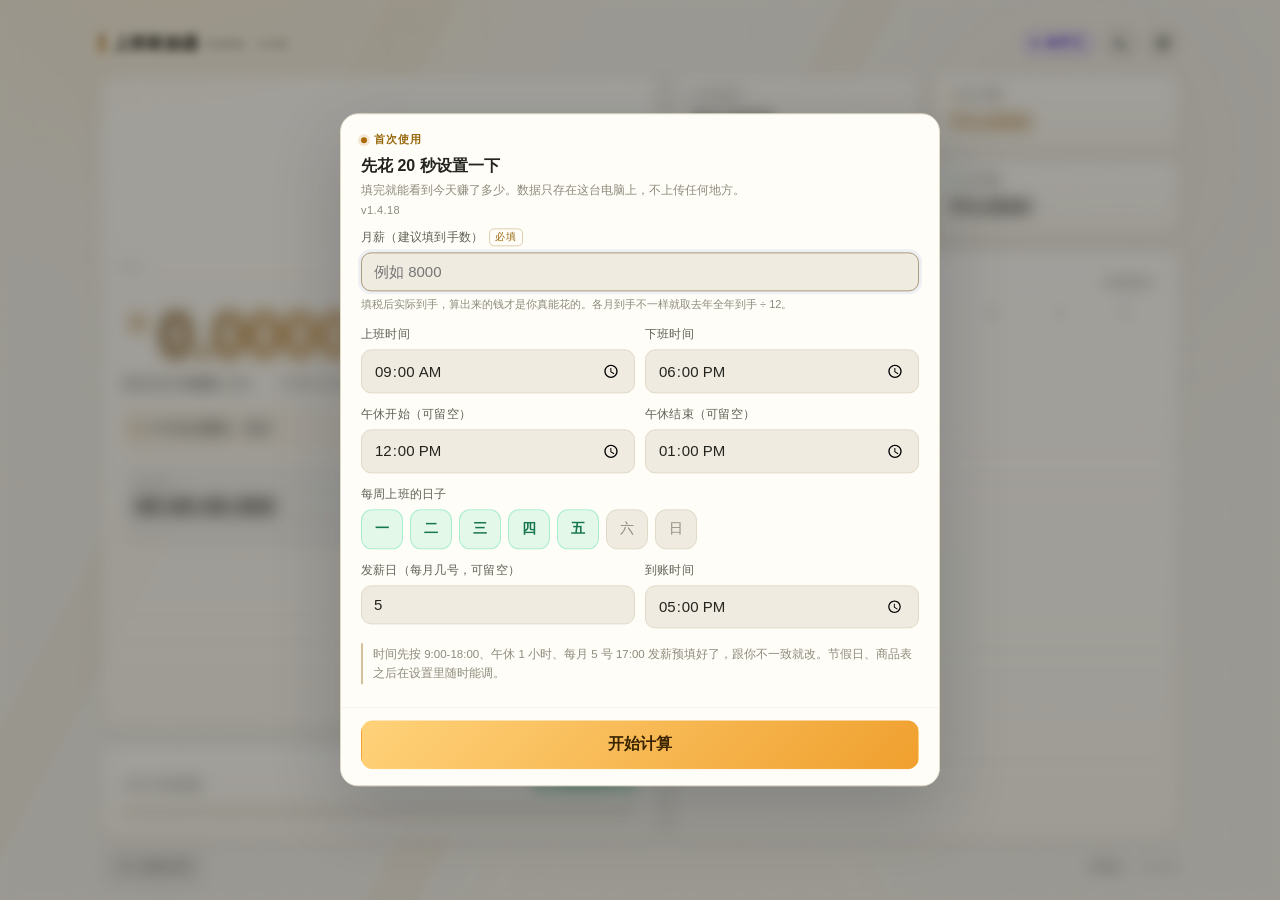
==== commit e69b6166: "style: 日历月份水印移到日期区正中央并加大加浓" ====
--- a/src/index.html
+++ b/src/index.html
@@ -257,8 +257,10 @@
         <div class="week">
           <span>一</span><span>二</span><span>三</span><span>四</span><span>五</span><span>六</span><span>日</span>
         </div>
-        <div class="days" id="days"></div>
-        <div class="cal-watermark" id="calWatermark" aria-hidden="true"></div>
+        <div class="cal-body">
+          <div class="days" id="days"></div>
+          <div class="cal-watermark" id="calWatermark" aria-hidden="true"></div>
+        </div>
       </section>
     </div>
   </main>
--- a/src/app.css
+++ b/src/app.css
@@ -143,6 +143,7 @@
   /* 日历那栏也要吃掉纵向余量，否则窗口拉高后空白全堆在它下面 */
   .col-b{justify-content:space-between}
   .col-b .card{flex:1;display:flex;flex-direction:column}
+  .col-b .card .cal-body{flex:1;display:flex;flex-direction:column}
   .col-b .card .days{flex:1;grid-auto-rows:minmax(34px,1fr)}
 }
 
@@ -324,14 +325,16 @@
   background:linear-gradient(135deg,#ffe08a,#ff9e5e);color:#241503;font-weight:750;
   border-color:transparent;box-shadow:0 0 0 3px rgba(255,200,87,.16),0 4px 14px rgba(255,158,94,.28);
 }
-/* 日历：状态图例已移除，改在日期下方叠一个大月份数字水印。
-   放在内容之上但透明度极低，既能完整看见数字，又不影响日期可读性。 */
-.card.cal-card{overflow:hidden;padding-bottom:18px}
+/* 日历：状态图例已移除，改成日期格正中央的大月份数字水印。
+   水印单独放在 .cal-body 里（与 .days 平级），才不会被 renderCalendar
+   的 innerHTML 冲掉；居中且够大够浓，但 pointer-events:none 不挡点击。 */
+.card.cal-card{overflow:hidden}
+.cal-body{position:relative;min-height:0}
 .cal-head,.week,.days{position:relative;z-index:1}
 .cal-watermark{
-  position:absolute;right:18px;bottom:2px;z-index:2;
-  font-size:clamp(110px,15vw,170px);font-weight:800;line-height:1;
-  letter-spacing:-.07em;color:var(--text);opacity:.055;
+  position:absolute;left:50%;top:50%;transform:translate(-50%,-50%);z-index:2;
+  font-size:clamp(170px,24vw,260px);font-weight:800;line-height:1;
+  letter-spacing:-.08em;color:var(--text);opacity:.12;
   pointer-events:none;user-select:none;
 }
 
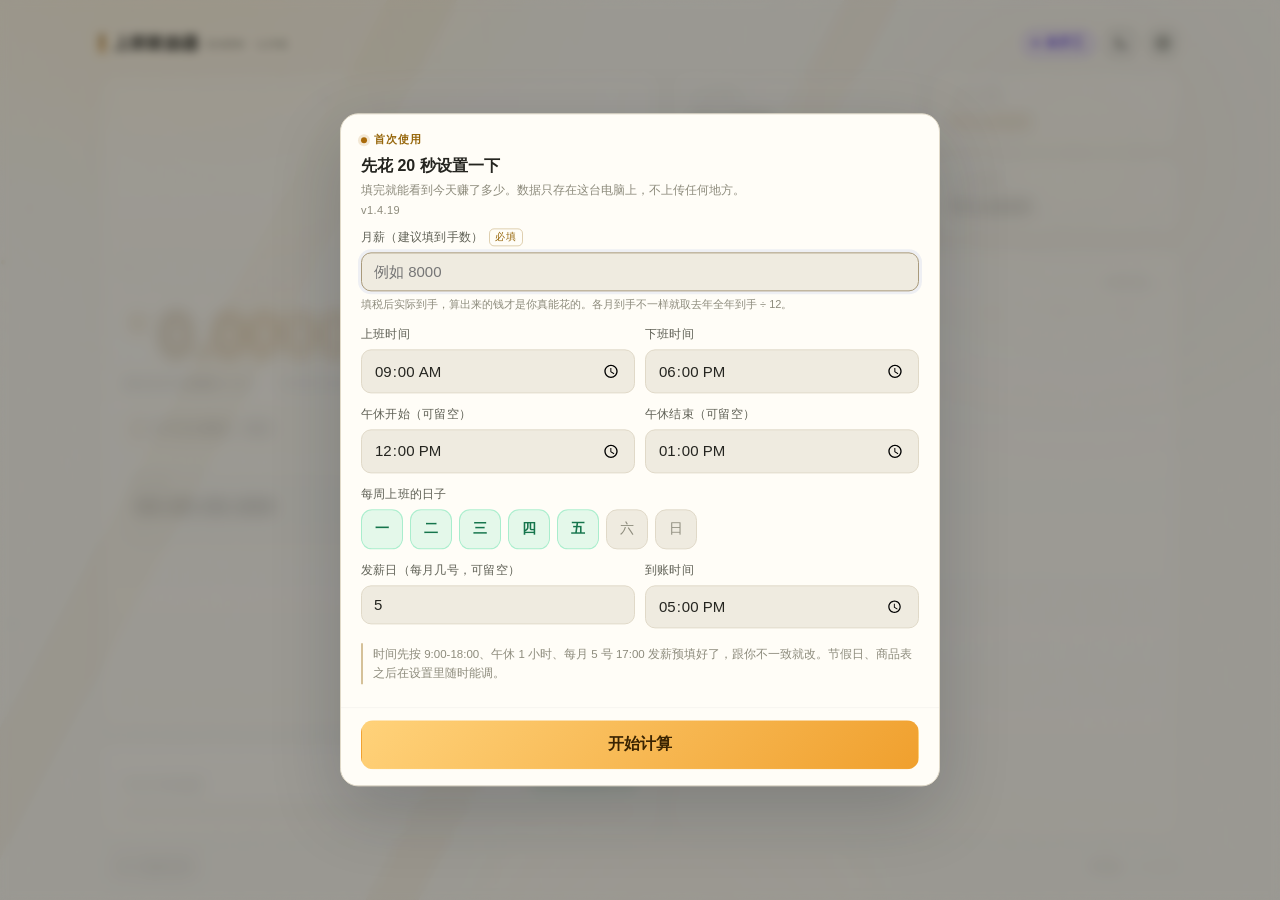
==== commit 450ea69c: "v1.4.19: 日历月份水印居中加大" ====
--- a/src/index.html
+++ b/src/index.html
@@ -276,7 +276,7 @@
     <div class="foot-r">
       <a class="author" href="https://github.com/yoea" target="_blank" rel="noopener noreferrer" title="打开作者 GitHub 主页">Ethan</a>
       <span class="dot">·</span>
-      <button class="ver" id="verNum" title="点击检查新版本">v1.4.18</button>
+      <button class="ver" id="verNum" title="点击检查新版本">v1.4.19</button>
     </div>
   </footer>
 </div>
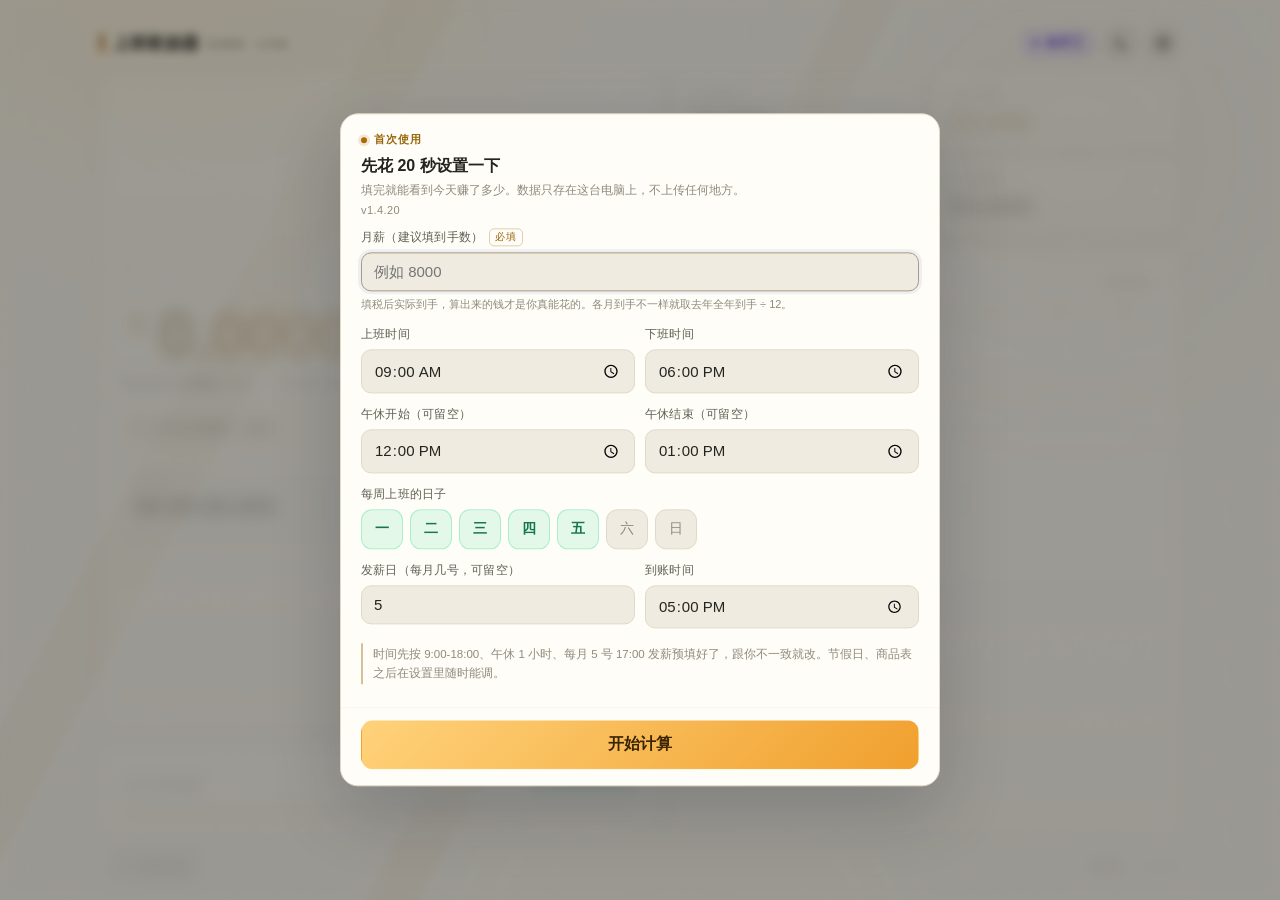
==== commit 0cfe41ca: "v1.4.20: 日历月份水印透明度 0.8（镂空描边）" ====
--- a/src/index.html
+++ b/src/index.html
@@ -276,7 +276,7 @@
     <div class="foot-r">
       <a class="author" href="https://github.com/yoea" target="_blank" rel="noopener noreferrer" title="打开作者 GitHub 主页">Ethan</a>
       <span class="dot">·</span>
-      <button class="ver" id="verNum" title="点击检查新版本">v1.4.19</button>
+      <button class="ver" id="verNum" title="点击检查新版本">v1.4.20</button>
     </div>
   </footer>
 </div>
--- a/src/app.css
+++ b/src/app.css
@@ -334,7 +334,12 @@
 .cal-watermark{
   position:absolute;left:50%;top:50%;transform:translate(-50%,-50%);z-index:2;
   font-size:clamp(170px,24vw,260px);font-weight:800;line-height:1;
-  letter-spacing:-.08em;color:var(--text);opacity:.12;
+  letter-spacing:-.08em;
+  /* 0.8 实心会整块盖住日期数字，所以用同样 0.8 不透明度的镂空描边：
+     轮廓够醒目，字中间是空的，日期和农历小字照样读得清。 */
+  color:transparent;-webkit-text-fill-color:transparent;
+  -webkit-text-stroke:4px var(--text);
+  opacity:.8;
   pointer-events:none;user-select:none;
 }
 
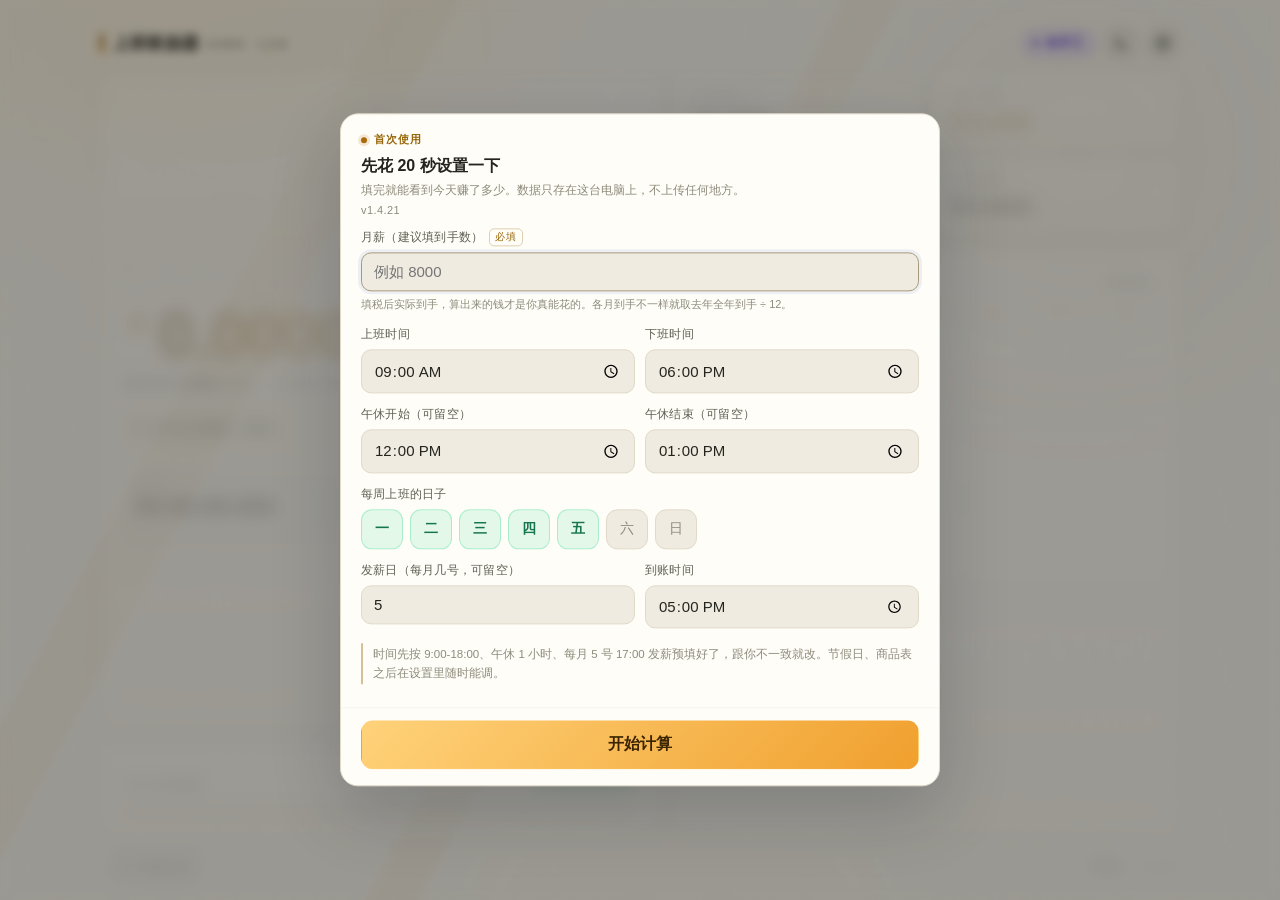
==== commit 8b5eb7c8: "v1.4.21: 日历月份水印改回实心、透明度 0.08" ====
--- a/src/index.html
+++ b/src/index.html
@@ -276,7 +276,7 @@
     <div class="foot-r">
       <a class="author" href="https://github.com/yoea" target="_blank" rel="noopener noreferrer" title="打开作者 GitHub 主页">Ethan</a>
       <span class="dot">·</span>
-      <button class="ver" id="verNum" title="点击检查新版本">v1.4.20</button>
+      <button class="ver" id="verNum" title="点击检查新版本">v1.4.21</button>
     </div>
   </footer>
 </div>
--- a/src/app.css
+++ b/src/app.css
@@ -334,12 +334,7 @@
 .cal-watermark{
   position:absolute;left:50%;top:50%;transform:translate(-50%,-50%);z-index:2;
   font-size:clamp(170px,24vw,260px);font-weight:800;line-height:1;
-  letter-spacing:-.08em;
-  /* 0.8 实心会整块盖住日期数字，所以用同样 0.8 不透明度的镂空描边：
-     轮廓够醒目，字中间是空的，日期和农历小字照样读得清。 */
-  color:transparent;-webkit-text-fill-color:transparent;
-  -webkit-text-stroke:4px var(--text);
-  opacity:.8;
+  letter-spacing:-.08em;color:var(--text);opacity:.08;
   pointer-events:none;user-select:none;
 }
 
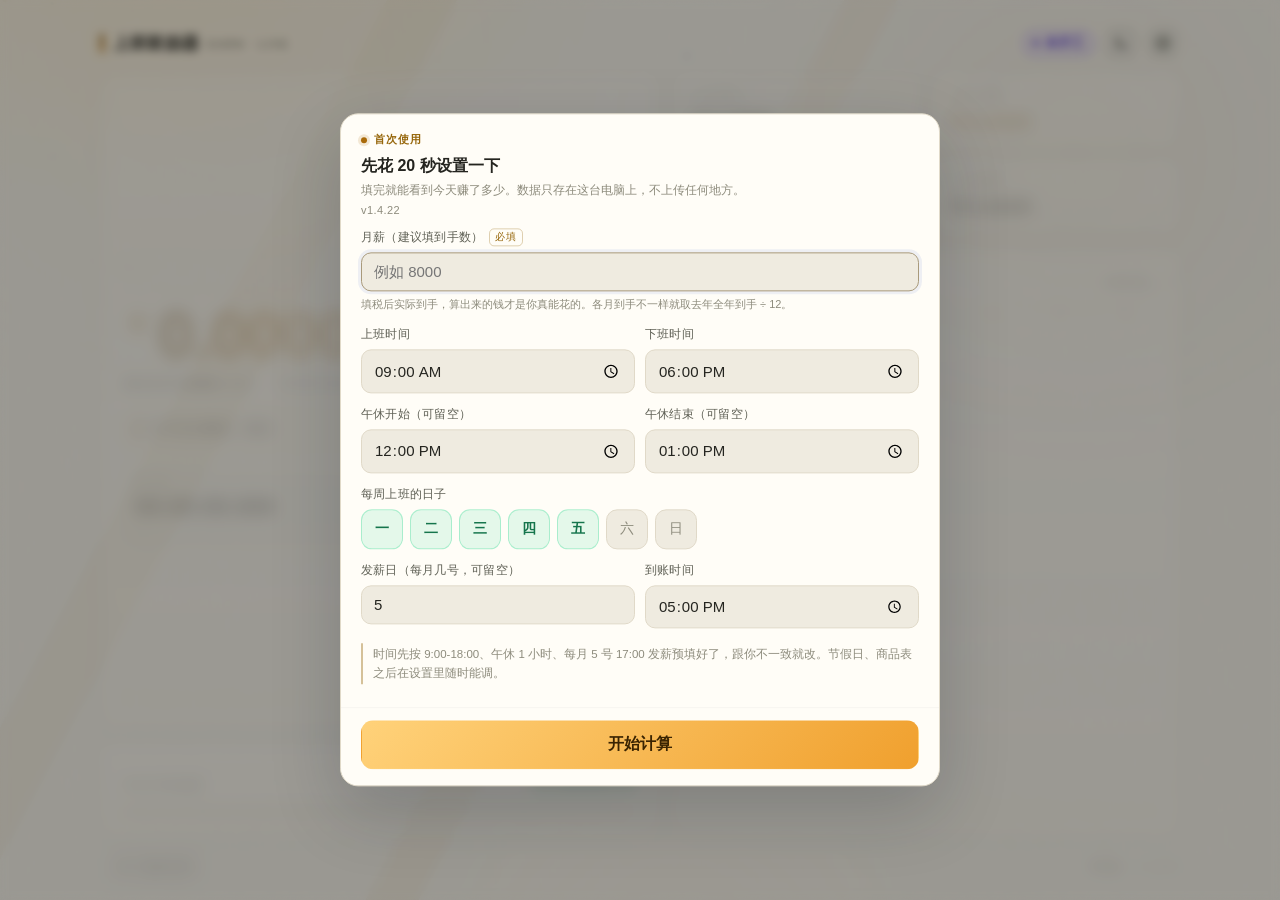
==== commit 37024056: "v1.4.22: 修复桌面选项不落库；日历卡片高度固定" ====
--- a/src/index.html
+++ b/src/index.html
@@ -276,7 +276,7 @@
     <div class="foot-r">
       <a class="author" href="https://github.com/yoea" target="_blank" rel="noopener noreferrer" title="打开作者 GitHub 主页">Ethan</a>
       <span class="dot">·</span>
-      <button class="ver" id="verNum" title="点击检查新版本">v1.4.21</button>
+      <button class="ver" id="verNum" title="点击检查新版本">v1.4.22</button>
     </div>
   </footer>
 </div>
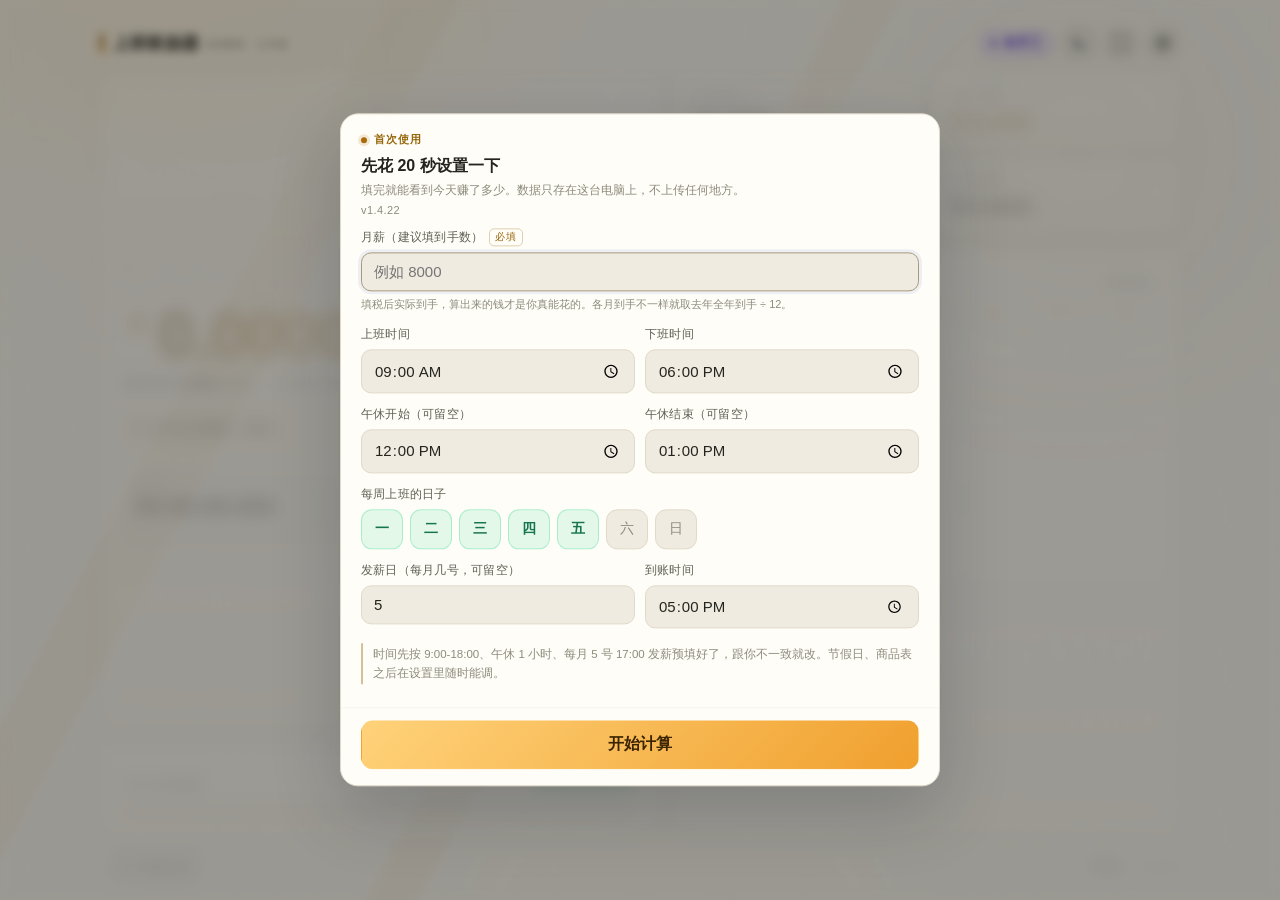
==== commit 5f557521: "feat: 新增全屏模式（F11 或顶栏按钮），全屏期间不记录窗口尺寸" ====
--- a/src/index.html
+++ b/src/index.html
@@ -159,6 +159,14 @@
           <path d="M12 2v2.2M12 19.8V22M4.2 4.2l1.6 1.6M18.2 18.2l1.6 1.6M2 12h2.2M19.8 12H22M4.2 19.8l1.6-1.6M18.2 5.8l1.6-1.6"></path>
         </svg>
       </button>
+      <button class="icon-btn" id="btnFullscreen" type="button" aria-label="进入全屏 (F11)" title="进入全屏 (F11)">
+        <svg class="i-expand" viewBox="0 0 24 24" fill="none" stroke="currentColor" stroke-width="1.9" stroke-linecap="round" stroke-linejoin="round">
+          <path d="M8 3H3v5M16 3h5v5M8 21H3v-5M16 21h5v-5"></path>
+        </svg>
+        <svg class="i-compress" viewBox="0 0 24 24" fill="none" stroke="currentColor" stroke-width="1.9" stroke-linecap="round" stroke-linejoin="round">
+          <path d="M3 8h5V3M21 8h-5V3M3 16h5v5M21 16h-5v5"></path>
+        </svg>
+      </button>
       <button class="icon-btn" id="btnCfg" aria-label="设置">
         <svg viewBox="0 0 24 24" fill="none" stroke="currentColor" stroke-width="1.9" stroke-linecap="round">
           <circle cx="12" cy="12" r="3.2"></circle>
--- a/src/app.css
+++ b/src/app.css
@@ -132,6 +132,10 @@
 #btnTheme .i-sun{display:none}
 :root[data-theme=dark] #btnTheme .i-moon{display:none}
 :root[data-theme=dark] #btnTheme .i-sun{display:block}
+/* 全屏按钮：未全屏显示向外四角，全屏后显示向内四角 */
+#btnFullscreen .i-compress{display:none}
+html.fullscreen #btnFullscreen .i-expand{display:none}
+html.fullscreen #btnFullscreen .i-compress{display:block}
 
 /* ---------- 栅格 ---------- */
 .grid{display:grid;gap:13px;grid-template-columns:1fr;flex:1;align-content:start}
@@ -691,6 +695,14 @@
 @media(prefers-reduced-motion:reduce){
   *{animation:none!important;transition:none!important}
 }
+
+/* 轻量模式：窗口收进托盘 / 最小化时，桌面层给 <html> 挂 sleeping。
+   停掉所有 CSS 动画与场景层合成，页面仍在（计时和到点提醒靠低频心跳继续跑），
+   唤醒时移除类，动画随下一帧自然恢复。 */
+html.sleeping *,html.sleeping *::before,html.sleeping *::after{
+  animation:none!important;transition:none!important;
+}
+html.sleeping .fx,html.sleeping #bgFx,html.sleeping #rainFx{display:none!important}
 
 /* ---------- 背景粒子 ----------
    画布垫在所有内容之下（z-index:-1 只低于内容、不遮 body 底色），
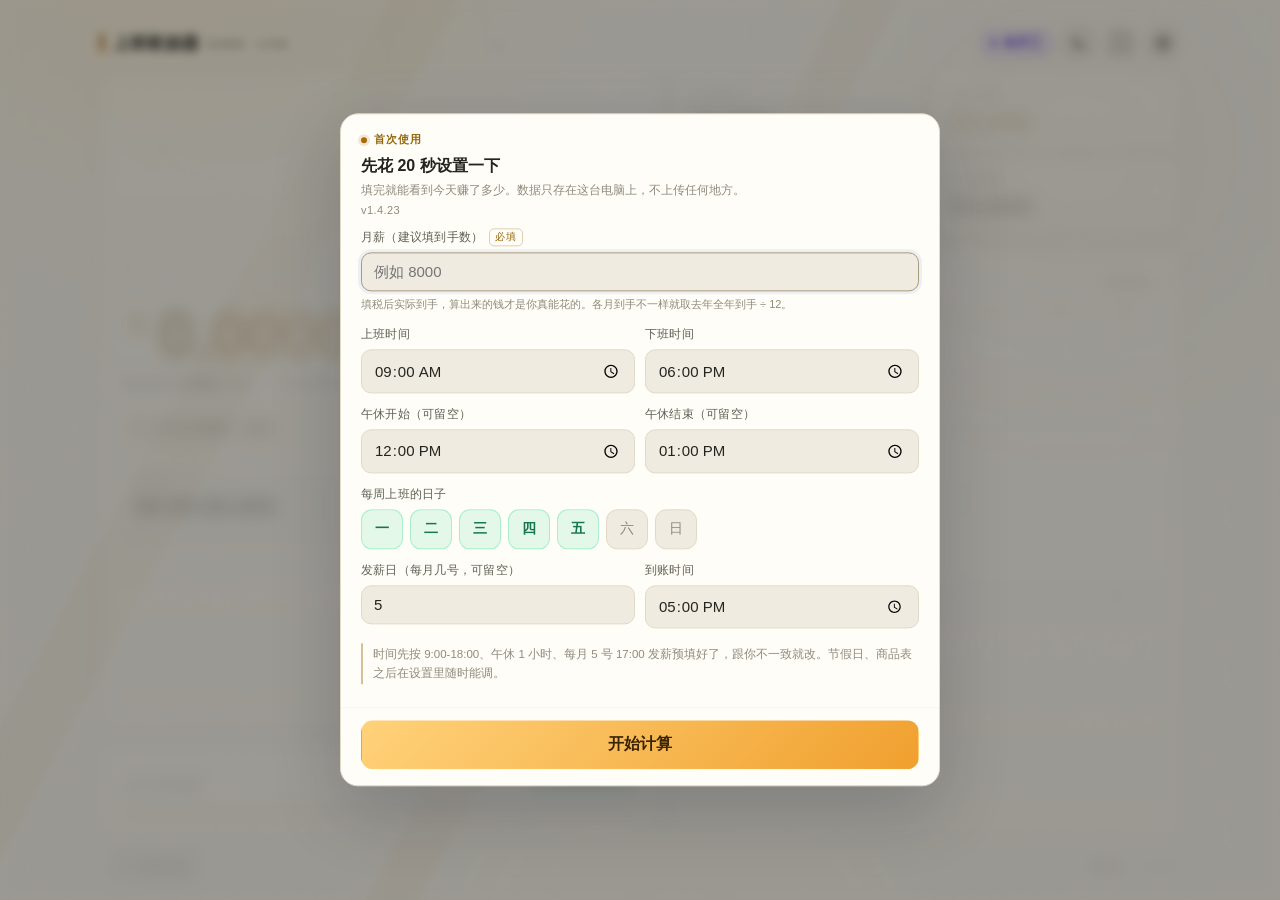
==== commit 8810b74e: "v1.4.23: 轻量模式、全屏模式、产物文件名固定" ====
--- a/src/index.html
+++ b/src/index.html
@@ -284,7 +284,7 @@
     <div class="foot-r">
       <a class="author" href="https://github.com/yoea" target="_blank" rel="noopener noreferrer" title="打开作者 GitHub 主页">Ethan</a>
       <span class="dot">·</span>
-      <button class="ver" id="verNum" title="点击检查新版本">v1.4.22</button>
+      <button class="ver" id="verNum" title="点击检查新版本">v1.4.23</button>
     </div>
   </footer>
 </div>
